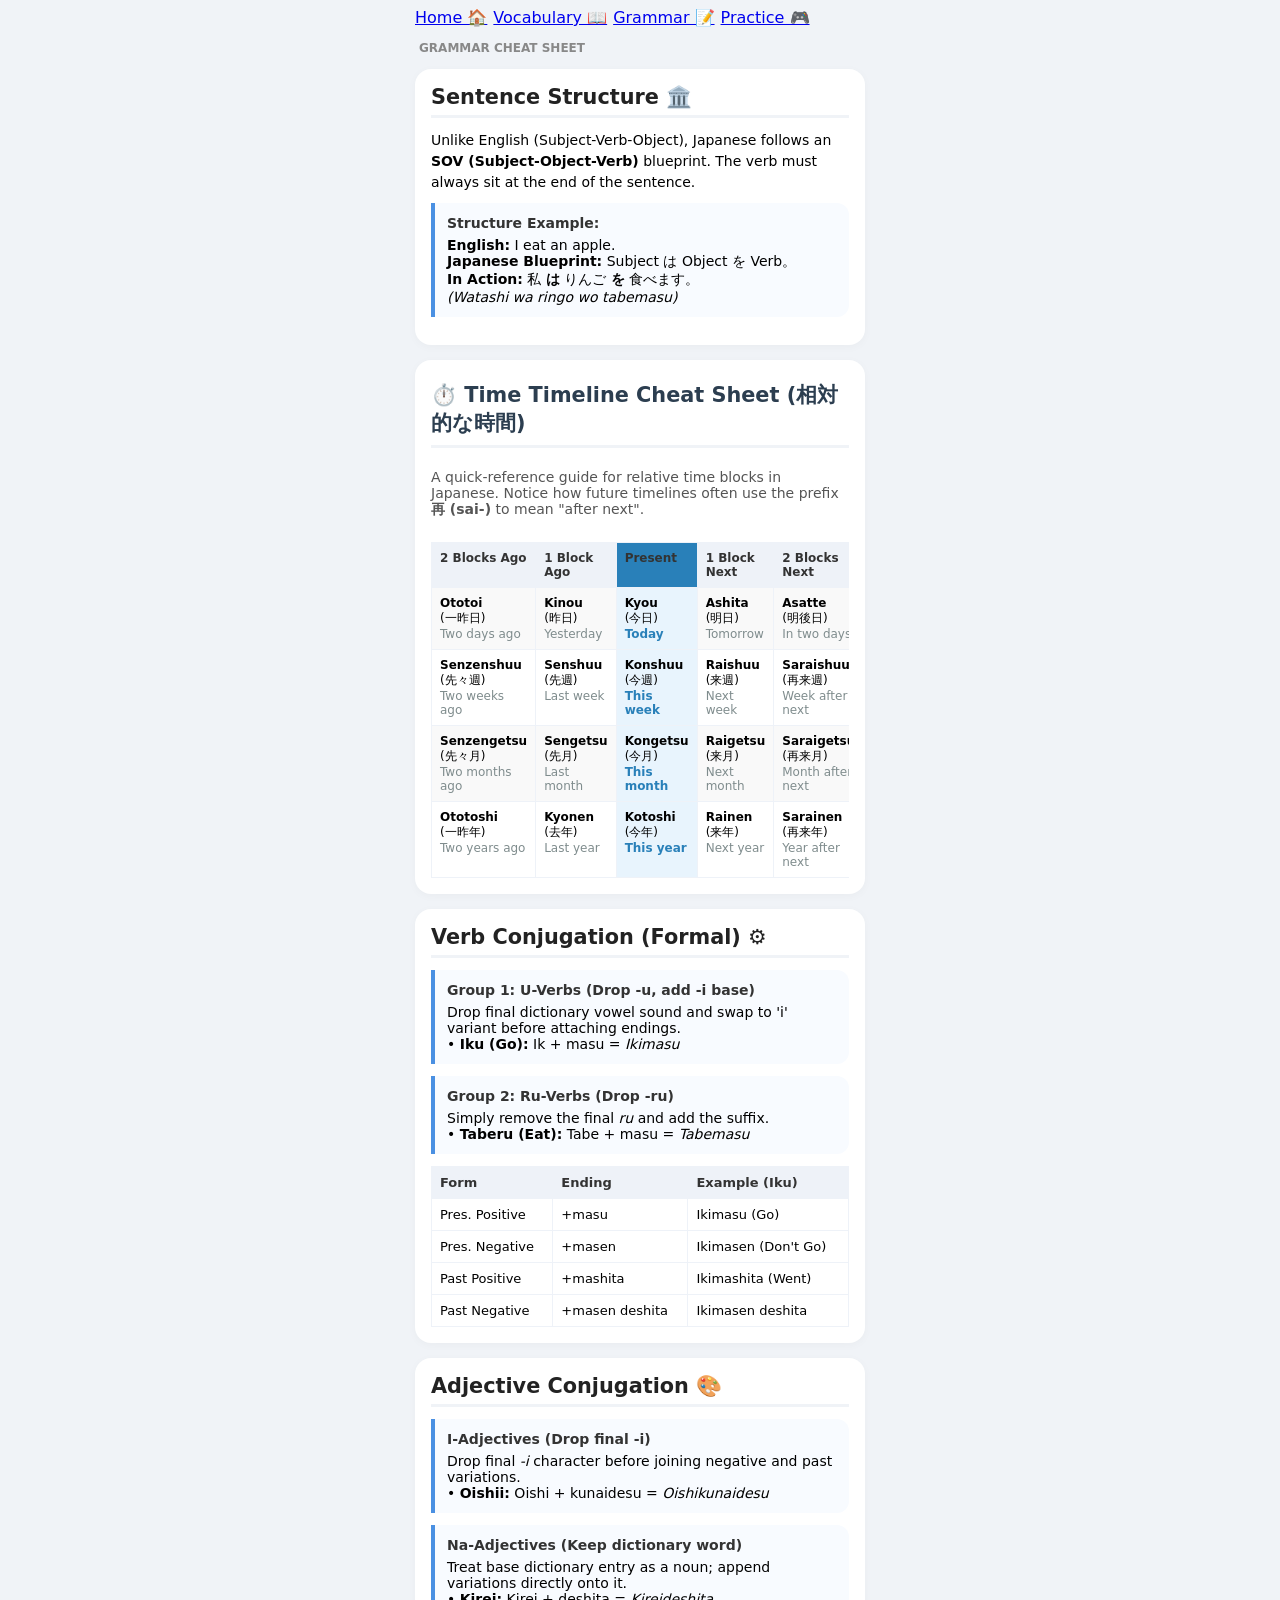
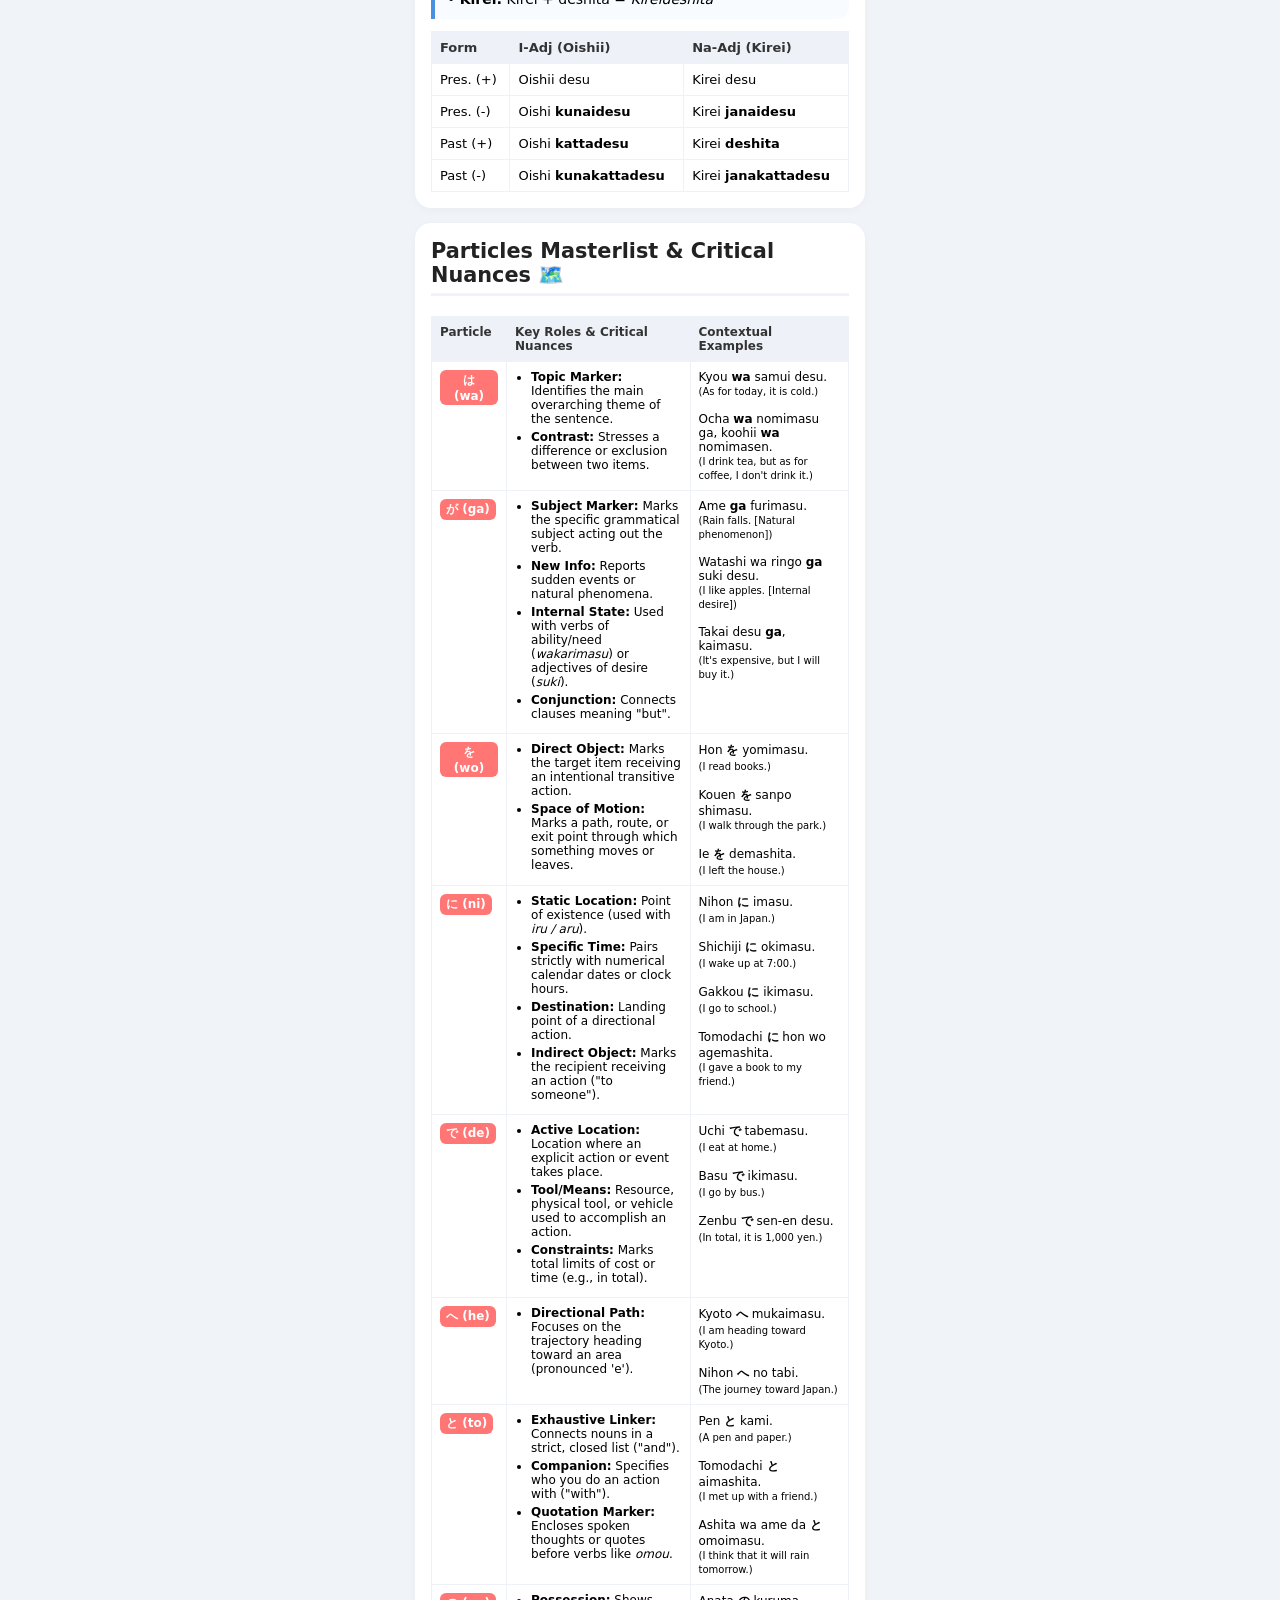
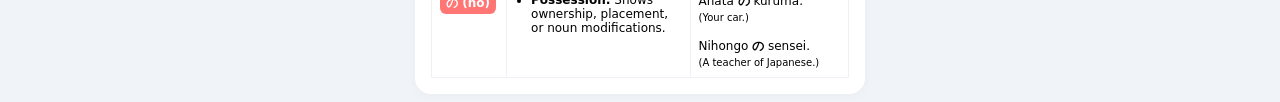
==== grammar.html @ 869ca15f "Create grammar.html New micro app" ====
<!DOCTYPE html>
<html lang="en">
<head>
    <meta charset="UTF-8">
    <meta name="viewport" content="width=device-width, initial-scale=1.0, maximum-scale=1.0, user-scalable=no, viewport-fit=cover">
    <title>Grammar Guide - JP Study Hub</title>
    <link rel="stylesheet" href="style.css">
</head>
<body>

    <div class="app-container">
        <div class="menu-scroll" id="mode-menu">
            <a href="index.html" class="nav-btn">Home 🏠</a>
            <a href="vocabulary.html" class="nav-btn">Vocabulary 📖</a>
            <a href="grammar.html" class="nav-btn active">Grammar 📝</a>
            <a href="practice.html" class="nav-btn">Practice 🎮</a>
        </div>

        <div class="section-label">Grammar Cheat Sheet</div>

        <div class="grammar-container" id="grammar-rules-view" style="display: flex; flex-direction: column;">
            
            <div class="grammar-card">
                <h3 class="grammar-title">Sentence Structure 🏛️</h3>
                <p style="font-size: 14px; line-height: 1.5; margin: 0;">
                    Unlike English (Subject-Verb-Object), Japanese follows an <strong>SOV (Subject-Object-Verb)</strong> blueprint. The verb must always sit at the end of the sentence.
                </p>
                <div class="grammar-block" style="margin-top: 10px;">
                    <h4>Structure Example:</h4>
                    <strong>English:</strong> I eat an apple.<br>
                    <strong>Japanese Blueprint:</strong> Subject は Object を Verb。<br>
                    <strong>In Action:</strong> 私 <strong>は</strong> りんご <strong>を</strong> 食べます。 <br>
                    <em>(Watashi wa ringo wo tabemasu)</em>
                </div>
            </div>
            
            <div class="grammar-card">
                <h3 style="font-size: 1.3rem; color: #2c3e50; border-bottom: 3px solid #f0f3f7; padding-bottom: 8px; margin-top: 5px;">
                    ⏱️ Time Timeline Cheat Sheet (相対的な時間)
                </h3>
                <p style="font-size: 14px; color: #555; margin-bottom: 15px;">
                    A quick-reference guide for relative time blocks in Japanese. Notice how future timelines often use the prefix <strong>再 (sai-)</strong> to mean "after next".
                </p>
                
                <div style="overflow-x: auto;">
                    <table class="grammar-table" style="font-size: 12px;">
                        <thead>
                            <tr style="background-color: #3498db; color: white;">
                                <th style="padding: 8px;">2 Blocks Ago</th>
                                <th style="padding: 8px;">1 Block Ago</th>
                                <th style="padding: 8px; background-color: #2980b9;">Present</th>
                                <th style="padding: 8px;">1 Block Next</th>
                                <th style="padding: 8px;">2 Blocks Next</th>
                            </tr>
                        </thead>
                         <tbody>
                            <tr style="background-color: #f9f9f9;">
                                <td style="padding: 8px;"><strong>Ototoi</strong><br>(一昨日)<br><span style="color: #7f8c8d;">Two days ago</span></td>
                                <td style="padding: 8px;"><strong>Kinou</strong><br>(昨日)<br><span style="color: #7f8c8d;">Yesterday</span></td>
                                <td style="padding: 8px; background-color: #e8f4fd;"><strong>Kyou</strong><br>(今日)<br><span style="color: #2980b9; font-weight: bold;">Today</span></td>
                                <td style="padding: 8px;"><strong>Ashita</strong><br>(明日)<br><span style="color: #7f8c8d;">Tomorrow</span></td>
                                <td style="padding: 8px;"><strong>Asatte</strong><br>(明後日)<br><span style="color: #7f8c8d;">In two days</span></td>
                            </tr>
                            <tr>
                                <td style="padding: 8px;"><strong>Senzenshuu</strong><br>(先々週)<br><span style="color: #7f8c8d;">Two weeks ago</span></td>
                                <td style="padding: 8px;"><strong>Senshuu</strong><br>(先週)<br><span style="color: #7f8c8d;">Last week</span></td>
                                <td style="padding: 8px; background-color: #e8f4fd;"><strong>Konshuu</strong><br>(今週)<br><span style="color: #2980b9; font-weight: bold;">This week</span></td>
                                <td style="padding: 8px;"><strong>Raishuu</strong><br>(来週)<br><span style="color: #7f8c8d;">Next week</span></td>
                                <td style="padding: 8px;"><strong>Saraishuu</strong><br>(再来週)<br><span style="color: #7f8c8d;">Week after next</span></td>
                            </tr>
                            <tr style="background-color: #f9f9f9;">
                                <td style="padding: 8px;"><strong>Senzengetsu</strong><br>(先々月)<br><span style="color: #7f8c8d;">Two months ago</span></td>
                                <td style="padding: 8px;"><strong>Sengetsu</strong><br>(先月)<br><span style="color: #7f8c8d;">Last month</span></td>
                                <td style="padding: 8px; background-color: #e8f4fd;"><strong>Kongetsu</strong><br>(今月)<br><span style="color: #2980b9; font-weight: bold;">This month</span></td>
                                <td style="padding: 8px;"><strong>Raigetsu</strong><br>(来月)<br><span style="color: #7f8c8d;">Next month</span></td>
                                <td style="padding: 8px;"><strong>Saraigetsu</strong><br>(再来月)<br><span style="color: #7f8c8d;">Month after next</span></td>
                            </tr>
                            <tr>
                                <td style="padding: 8px;"><strong>Ototoshi</strong><br>(一昨年)<br><span style="color: #7f8c8d;">Two years ago</span></td>
                                <td style="padding: 8px;"><strong>Kyonen</strong><br>(去年)<br><span style="color: #7f8c8d;">Last year</span></td>
                                <td style="padding: 8px; background-color: #e8f4fd;"><strong>Kotoshi</strong><br>(今年)<br><span style="color: #2980b9; font-weight: bold;">This year</span></td>
                                <td style="padding: 8px;"><strong>Rainen</strong><br>(来年)<br><span style="color: #7f8c8d;">Next year</span></td>
                                <td style="padding: 8px;"><strong>Sarainen</strong><br>(再来年)<br><span style="color: #7f8c8d;">Year after next</span></td>
                            </tr>
                        </tbody>
                    </table>
                </div>
            </div>

            <div class="grammar-card">
                <h3 class="grammar-title">Verb Conjugation (Formal) ⚙️</h3>
                <div class="grammar-block">
                    <h4>Group 1: U-Verbs (Drop -u, add -i base)</h4>
                    Drop final dictionary vowel sound and swap to 'i' variant before attaching endings.<br>
                    • <strong>Iku (Go):</strong> Ik + masu = <em>Ikimasu</em>
                </div>
                <div class="grammar-block">
                    <h4>Group 2: Ru-Verbs (Drop -ru)</h4>
                    Simply remove the final <em>ru</em> and add the suffix.<br>
                    • <strong>Taberu (Eat):</strong> Tabe + masu = <em>Tabemasu</em>
                </div>
                <table class="grammar-table">
                    <thead>
                        <tr><th>Form</th><th>Ending</th><th>Example (Iku)</th></tr>
                    </thead>
                    <tbody>
                        <tr><td>Pres. Positive</td><td>+masu</td><td>Ikimasu (Go)</td></tr>
                        <tr><td>Pres. Negative</td><td>+masen</td><td>Ikimasen (Don't Go)</td></tr>
                        <tr><td>Past Positive</td><td>+mashita</td><td>Ikimashita (Went)</td></tr>
                        <tr><td>Past Negative</td><td>+masen deshita</td><td>Ikimasen deshita</td></tr>
                    </tbody>
                </table>
            </div>

            <div class="grammar-card">
                <h3 class="grammar-title">Adjective Conjugation 🎨</h3>
                <div class="grammar-block">
                    <h4>I-Adjectives (Drop final -i)</h4>
                    Drop final <em>-i</em> character before joining negative and past variations.<br>
                    • <strong>Oishii:</strong> Oishi + kunaidesu = <em>Oishikunaidesu</em>
                </div>
                <div class="grammar-block">
                    <h4>Na-Adjectives (Keep dictionary word)</h4>
                    Treat base dictionary entry as a noun; append variations directly onto it.<br>
                    • <strong>Kirei:</strong> Kirei + deshita = <em>Kireideshita</em>
                </div>
                <table class="grammar-table">
                    <thead>
                        <tr><th>Form</th><th>I-Adj (Oishii)</th><th>Na-Adj (Kirei)</th></tr>
                    </thead>
                    <tbody>
                        <tr><td>Pres. (+)</td><td>Oishii desu</td><td>Kirei desu</td></tr>
                        <tr><td>Pres. (-)</td><td>Oishi <strong>kunaidesu</strong></td><td>Kirei <strong>janaidesu</strong></td></tr>
                        <tr><td>Past (+)</td><td>Oishi <strong>kattadesu</strong></td><td>Kirei <strong>deshita</strong></td></tr>
                        <tr><td>Past (-)</td><td>Oishi <strong>kunakattadesu</strong></td><td>Kirei <strong>janakattadesu</strong></td></tr>
                    </tbody>
                </table>
            </div>

            <div class="grammar-card">
                <h3 class="grammar-title">Particles Masterlist & Critical Nuances 🗺️</h3>
                <div style="overflow-x: auto; margin-top: 5px;">
                    <table class="grammar-table" style="font-size: 12px; width: 100%;">
                        <thead>
                            <tr>
                                <th style="width: 18%;">Particle</th>
                                <th style="width: 44%;">Key Roles & Critical Nuances</th>
                                <th style="width: 38%;">Contextual Examples</th>
                            </tr>
                        </thead>
                        <tbody>
                            <tr>
                                <td><span class="particle-badge">は (wa)</span></td>
                                <td>
                                    <ul>
                                        <li><strong>Topic Marker:</strong> Identifies the main overarching theme of the sentence.</li>
                                        <li><strong>Contrast:</strong> Stresses a difference or exclusion between two items.</li>
                                    </ul>
                                </td>
                                <td>
                                    Kyou <strong>wa</strong> samui desu.<br><small>(As for today, it is cold.)</small><br><br>
                                    Ocha <strong>wa</strong> nomimasu ga, koohii <strong>wa</strong> nomimasen.<br><small>(I drink tea, but as for coffee, I don't drink it.)</small>
                                </td>
                            </tr>
                            <tr>
                                <td><span class="particle-badge">が (ga)</span></td>
                                <td>
                                    <ul>
                                        <li><strong>Subject Marker:</strong> Marks the specific grammatical subject acting out the verb.</li>
                                        <li><strong>New Info:</strong> Reports sudden events or natural phenomena.</li>
                                        <li><strong>Internal State:</strong> Used with verbs of ability/need (<em>wakarimasu</em>) or adjectives of desire (<em>suki</em>).</li>
                                        <li><strong>Conjunction:</strong> Connects clauses meaning "but".</li>
                                    </ul>
                                </td>
                                <td>
                                    Ame <strong>ga</strong> furimasu.<br><small>(Rain falls. [Natural phenomenon])</small><br><br>
                                    Watashi wa ringo <strong>ga</strong> suki desu.<br><small>(I like apples. [Internal desire])</small><br><br>
                                    Takai desu <strong>ga</strong>, kaimasu.<br><small>(It's expensive, but I will buy it.)</small>
                                </td>
                            </tr>
                            <tr>
                                <td><span class="particle-badge">を (wo)</span></td>
                                <td>
                                    <ul>
                                        <li><strong>Direct Object:</strong> Marks the target item receiving an intentional transitive action.</li>
                                        <li><strong>Space of Motion:</strong> Marks a path, route, or exit point through which something moves or leaves.</li>
                                    </ul>
                                </td>
                                <td>
                                    Hon <strong>を</strong> yomimasu.<br><small>(I read books.)</small><br><br>
                                    Kouen <strong>を</strong> sanpo shimasu.<br><small>(I walk through the park.)</small><br><br>
                                    Ie <strong>を</strong> demashita.<br><small>(I left the house.)</small>
                                </td>
                            </tr>
                            <tr>
                                <td><span class="particle-badge">に (ni)</span></td>
                                <td>
                                    <ul>
                                        <li><strong>Static Location:</strong> Point of existence (used with <em>iru / aru</em>).</li>
                                        <li><strong>Specific Time:</strong> Pairs strictly with numerical calendar dates or clock hours.</li>
                                        <li><strong>Destination:</strong> Landing point of a directional action.</li>
                                        <li><strong>Indirect Object:</strong> Marks the recipient receiving an action ("to someone").</li>
                                    </ul>
                                </td>
                                <td>
                                    Nihon <strong>に</strong> imasu.<br><small>(I am in Japan.)</small><br><br>
                                    Shichiji <strong>に</strong> okimasu.<br><small>(I wake up at 7:00.)</small><br><br>
                                    Gakkou <strong>に</strong> ikimasu.<br><small>(I go to school.)</small><br><br>
                                    Tomodachi <strong>に</strong> hon wo agemashita.<br><small>(I gave a book to my friend.)</small>
                                </td>
                            </tr>
                            <tr>
                                <td><span class="particle-badge">で (de)</span></td>
                                <td>
                                    <ul>
                                        <li><strong>Active Location:</strong> Location where an explicit action or event takes place.</li>
                                        <li><strong>Tool/Means:</strong> Resource, physical tool, or vehicle used to accomplish an action.</li>
                                        <li><strong>Constraints:</strong> Marks total limits of cost or time (e.g., in total).</li>
                                    </ul>
                                </td>
                                <td>
                                    Uchi <strong>で</strong> tabemasu.<br><small>(I eat at home.)</small><br><br>
                                    Basu <strong>で</strong> ikimasu.<br><small>(I go by bus.)</small><br><br>
                                    Zenbu <strong>で</strong> sen-en desu.<br><small>(In total, it is 1,000 yen.)</small>
                                </td>
                            </tr>
                            <tr>
                                <td><span class="particle-badge">へ (he)</span></td>
                                <td>
                                    <ul>
                                        <li><strong>Directional Path:</strong> Focuses on the trajectory heading toward an area (pronounced 'e').</li>
                                    </ul>
                                </td>
                                <td>
                                    Kyoto <strong>へ</strong> mukaimasu.<br><small>(I am heading toward Kyoto.)</small><br><br>
                                    Nihon <strong>へ</strong> no tabi.<br><small>(The journey toward Japan.)</small>
                                </td>
                            </tr>
                            <tr>
                                <td><span class="particle-badge">と (to)</span></td>
                                <td>
                                    <ul>
                                        <li><strong>Exhaustive Linker:</strong> Connects nouns in a strict, closed list ("and").</li>
                                        <li><strong>Companion:</strong> Specifies who you do an action with ("with").</li>
                                        <li><strong>Quotation Marker:</strong> Encloses spoken thoughts or quotes before verbs like <em>omou</em>.</li>
                                    </ul>
                                </td>
                                <td>
                                    Pen <strong>と</strong> kami.<br><small>(A pen and paper.)</small><br><br>
                                    Tomodachi <strong>と</strong> aimashita.<br><small>(I met up with a friend.)</small><br><br>
                                    Ashita wa ame da <strong>と</strong> omoimasu.<br><small>(I think that it will rain tomorrow.)</small>
                                </td>
                            </tr>
                            <tr>
                                <td><span class="particle-badge">の (no)</span></td>
                                <td>
                                    <ul>
                                        <li><strong>Possession:</strong> Shows ownership, placement, or noun modifications.</li>
                                    </ul>
                                </td>
                                <td>
                                    Anata <strong>の</strong> kuruma.<br><small>(Your car.)</small><br><br>
                                    Nihongo <strong>の</strong> sensei.<br><small>(A teacher of Japanese.)</small>
                                </td>
                            </tr>
                        </tbody>
                    </table>
                </div>
            </div>

        </div>
    </div>
</body>
</html>
---- style.css ----
:root { 
    --primary: #4a90e2; 
    --bg: #f0f3f7; 
    --card: #ffffff; 
    --text: #1a1a1a;
    --muted: #666;
    --accent: #e67e22;
}

* {
    box-sizing: border-box;
}

body { 
    font-family: -apple-system, system-ui, sans-serif; 
    background: var(--bg); 
    margin: 0; 
    padding: 8px; 
    display: flex; 
    flex-direction: column; 
    align-items: center;
    min-height: 100vh;
    min-height: 100svh; 
    overflow-x: hidden;
}

.app-container {
    width: 100%;
    max-width: 450px;
    display: flex;
    flex-direction: column;
    gap: 2px;
}

.section-label { 
    font-size: 0.75rem; 
    text-transform: uppercase; 
    color: #888; 
    width: 100%; 
    margin: 6px 0 2px 4px; 
    font-weight: bold; 
}

.menu-scroll { 
    display: flex; 
    gap: 6px; 
    overflow-x: auto; 
    width: 100%; 
    padding-bottom: 6px; 
    -webkit-overflow-scrolling: touch; 
    scroll-behavior: smooth;
}
.menu-scroll::-webkit-scrollbar { display: none; }
.menu-scroll button { 
    white-space: nowrap; 
    padding: 8px 14px; 
    border-radius: 20px; 
    border: 2px solid var(--primary); 
    background: white; 
    font-weight: bold; 
    font-size: 12px; 
    flex-shrink: 0; 
    cursor: pointer; 
}
.menu-scroll button.active { background: var(--primary); color: white; }

/* Selector Dropdowns */
.select-input {
    width: 100%;
    padding: 12px;
    font-size: 0.95rem;
    font-weight: bold;
    color: #333;
    background: white;
    border: 2px solid #ddd;
    border-radius: 12px;
    outline: none;
    cursor: pointer;
    margin-bottom: 4px;
    -webkit-appearance: none;
    appearance: none;
    background-image: url("data:image/svg+xml;charset=UTF-8,%3Csvg xmlns='http://www.w3.org/2000/svg' width='24' height='24' viewBox='0 0 24 24' fill='none' stroke='%234a90e2' stroke-width='2' stroke-linecap='round' stroke-linejoin='round'%3E%3Cpolyline points='6 9 12 15 18 9'%3E%3C/polyline%3E%3C/svg%3E");
    background-repeat: no-repeat;
    background-position: right 12px center;
    background-size: 16px;
}
.select-input:focus {
    border-color: var(--primary);
}

.card { 
    background: var(--card); 
    width: 100%; 
    border-radius: 20px; 
    box-shadow: 0 4px 15px rgba(0,0,0,0.05); 
    padding: 15px; 
    margin-top: 4px; 
    display: flex;
    flex-direction: column;
}

.display-box { 
    background: #f8fbff; 
    padding: 18px 10px; 
    border-radius: 16px; 
    margin-bottom: 10px; 
    text-align: center; 
    border: 1px solid #eef2f8; 
}
.main-word { font-size: 2.2rem; margin: 0; color: var(--text); }
.w-sub-style { color: #888; margin: 6px 0 0 0; font-size: 14px; }
.task-hint { background: #fff8eb; padding: 10px; border-radius: 12px; font-weight: bold; border-left: 5px solid #ffa500; margin-bottom: 12px; font-size: 13px; }

input { 
    width: 100%; 
    padding: 14px; 
    font-size: 1rem; 
    border: 2px solid #ddd; 
    border-radius: 12px; 
    outline: none; 
    -webkit-appearance: none; 
}
input:focus { border-color: var(--primary); }

.btn-row { margin-top: 10px; display: flex; gap: 8px; }
.btn { flex: 1; padding: 14px; border: none; border-radius: 12px; font-weight: bold; font-size: 15px; color: white; cursor: pointer; }
#submit-btn { background: var(--primary); }
#reveal-btn { background: var(--accent); }
#next-btn { background: #2ecc71; display: none; }
.feedback { margin: 10px 0; text-align: center; font-weight: bold; min-height: 1.2em; font-size: 14px; }

/* Vocab List & Grammar Layout */
.list-container, .grammar-container { display: none; margin-top: 10px; flex-direction: column; gap: 15px; width: 100%; }

.list-index-nav {
    display: flex;
    gap: 6px;
    overflow-x: auto;
    background: #eef2f8;
    padding: 8px;
    border-radius: 14px;
    position: sticky;
    top: 0;
    z-index: 10;
    box-shadow: 0 4px 10px rgba(0,0,0,0.05);
    margin-bottom: 5px;
}
.list-index-nav::-webkit-scrollbar { display: none; }
.list-index-chip {
    background: white;
    color: #333;
    border: 1px solid #ccc;
    border-radius: 12px;
    padding: 6px 12px;
    font-size: 12px;
    font-weight: bold;
    white-space: nowrap;
    cursor: pointer;
}
.list-index-chip:hover {
    background: var(--primary);
    color: white;
    border-color: var(--primary);
}

.list-search-wrapper {
    width: 100%;
    margin-bottom: 5px;
}
.list-search-wrapper input {
    width: 100%;
    padding: 12px 14px;
    font-size: 0.95rem;
    border: 2px solid #ddd;
    border-radius: 14px;
    background: #fff;
    outline: none;
}
.list-search-wrapper input:focus {
    border-color: var(--primary);
}

.list-category-section, .grammar-card { 
    scroll-margin-top: 50px; 
    background: white; 
    border-radius: 16px; 
    padding: 16px; 
    box-shadow: 0 2px 10px rgba(0,0,0,0.03); 
}
.list-header, .grammar-title { font-size: 1.3rem; color: #222; margin: 0 0 12px 0; border-bottom: 3px solid #f0f3f7; padding-bottom: 6px; }

.vocab-row { display: flex; justify-content: space-between; align-items: center; padding: 10px 0; border-bottom: 1px dashed #eee; font-size: 1.1rem; }
.vocab-row:last-of-type { border-bottom: none; }
.jp-col { font-weight: bold; color: #111; }
.en-col { color: #556; text-align: right; }
.add-btn-git { display: block; width: 100%; text-align: center; background: #24292e; color: white; border: none; padding: 12px; border-radius: 10px; font-size: 14px; font-weight: bold; text-decoration: none; margin-top: 14px; cursor: pointer; }
.add-btn-git:hover { background: #444; }

/* Grammar Specific Styles */
.grammar-block { background: #f8fbff; border-left: 4px solid var(--primary); padding: 12px; border-radius: 0 12px 12px 0; margin-bottom: 12px; font-size: 14px; }
.grammar-block h4 { margin: 0 0 6px 0; color: #333; }
.grammar-table { width: 100%; border-collapse: collapse; margin-top: 8px; font-size: 13px; }
.grammar-table th, .grammar-table td { border: 1px solid #eef2f8; padding: 8px; text-align: left; vertical-align: top; }
.grammar-table th { background: #eef2f8; color: #333; }
.particle-badge { background: #ff7675; color: white; padding: 2px 6px; border-radius: 6px; font-weight: bold; display: inline-block; min-width: 45px; text-align: center; }
.grammar-table ul { margin: 0; padding-left: 16px; }
.grammar-table li { margin-bottom: 4px; }
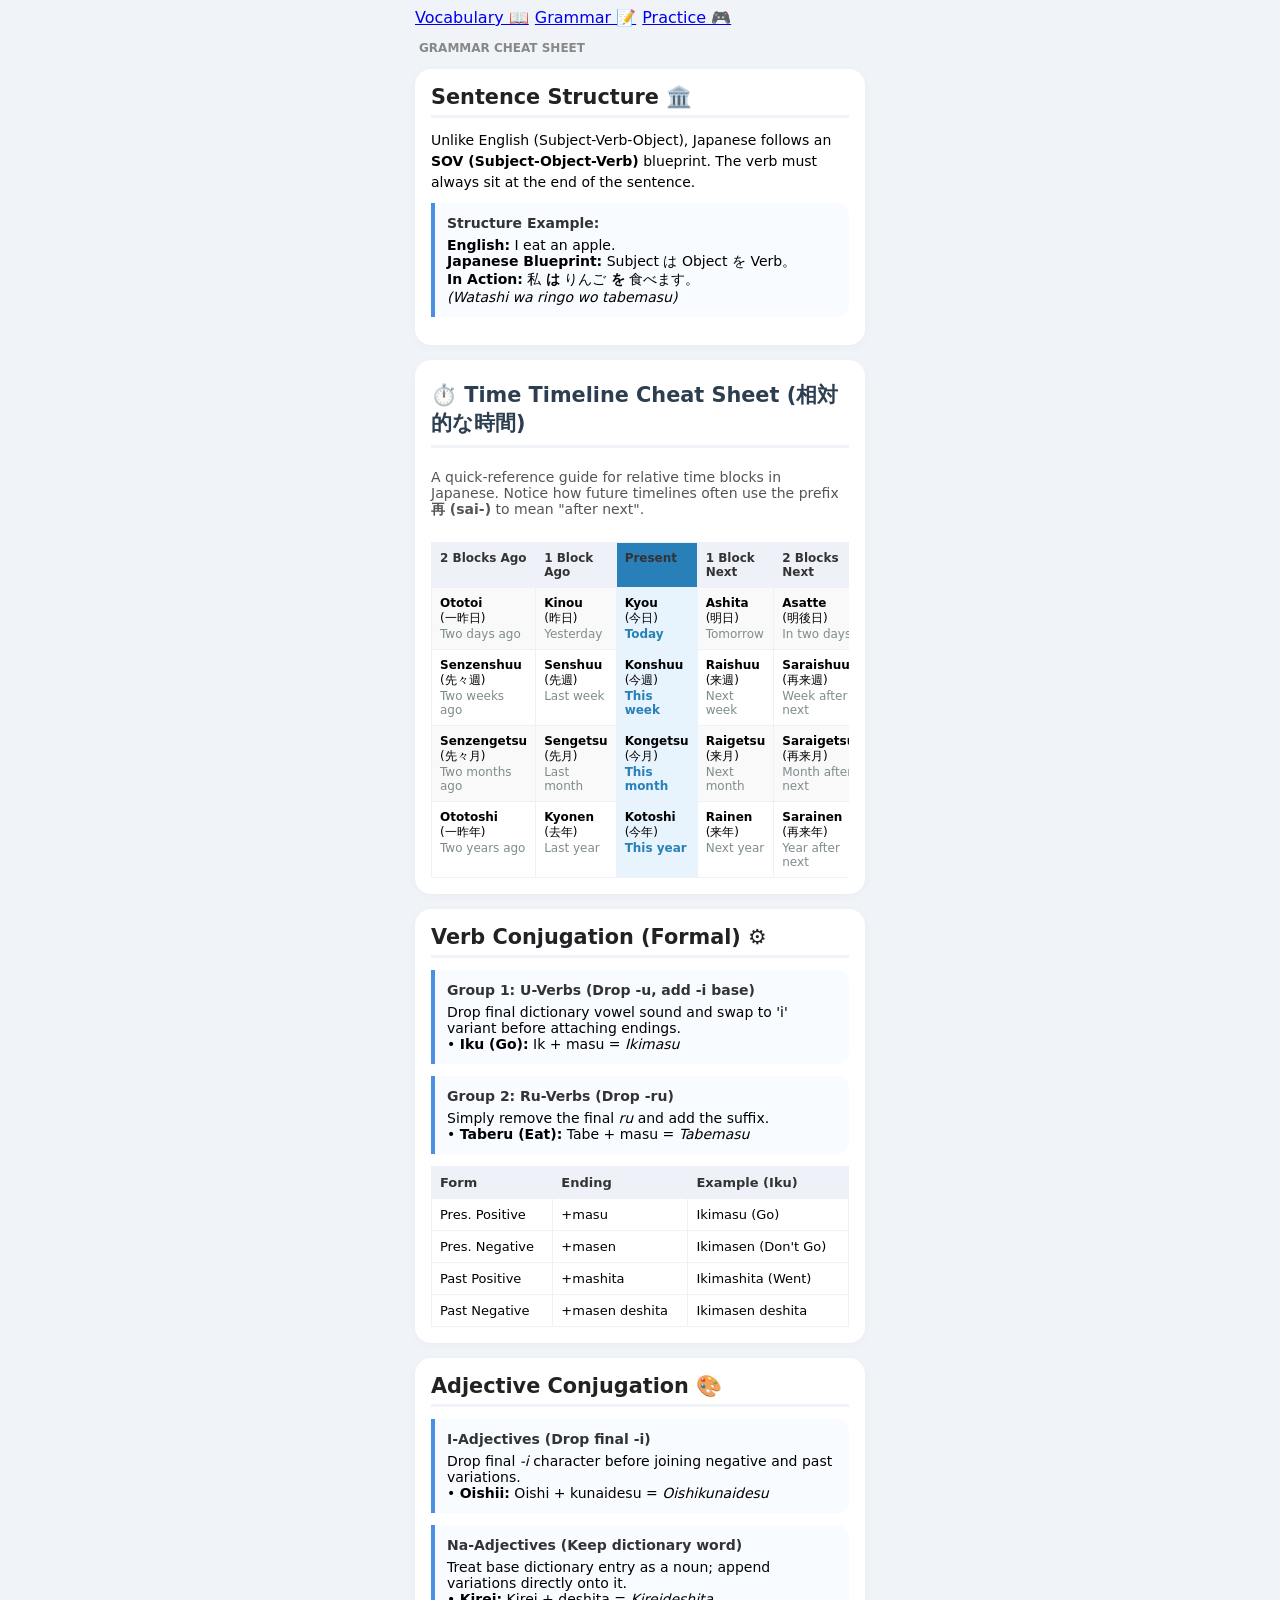
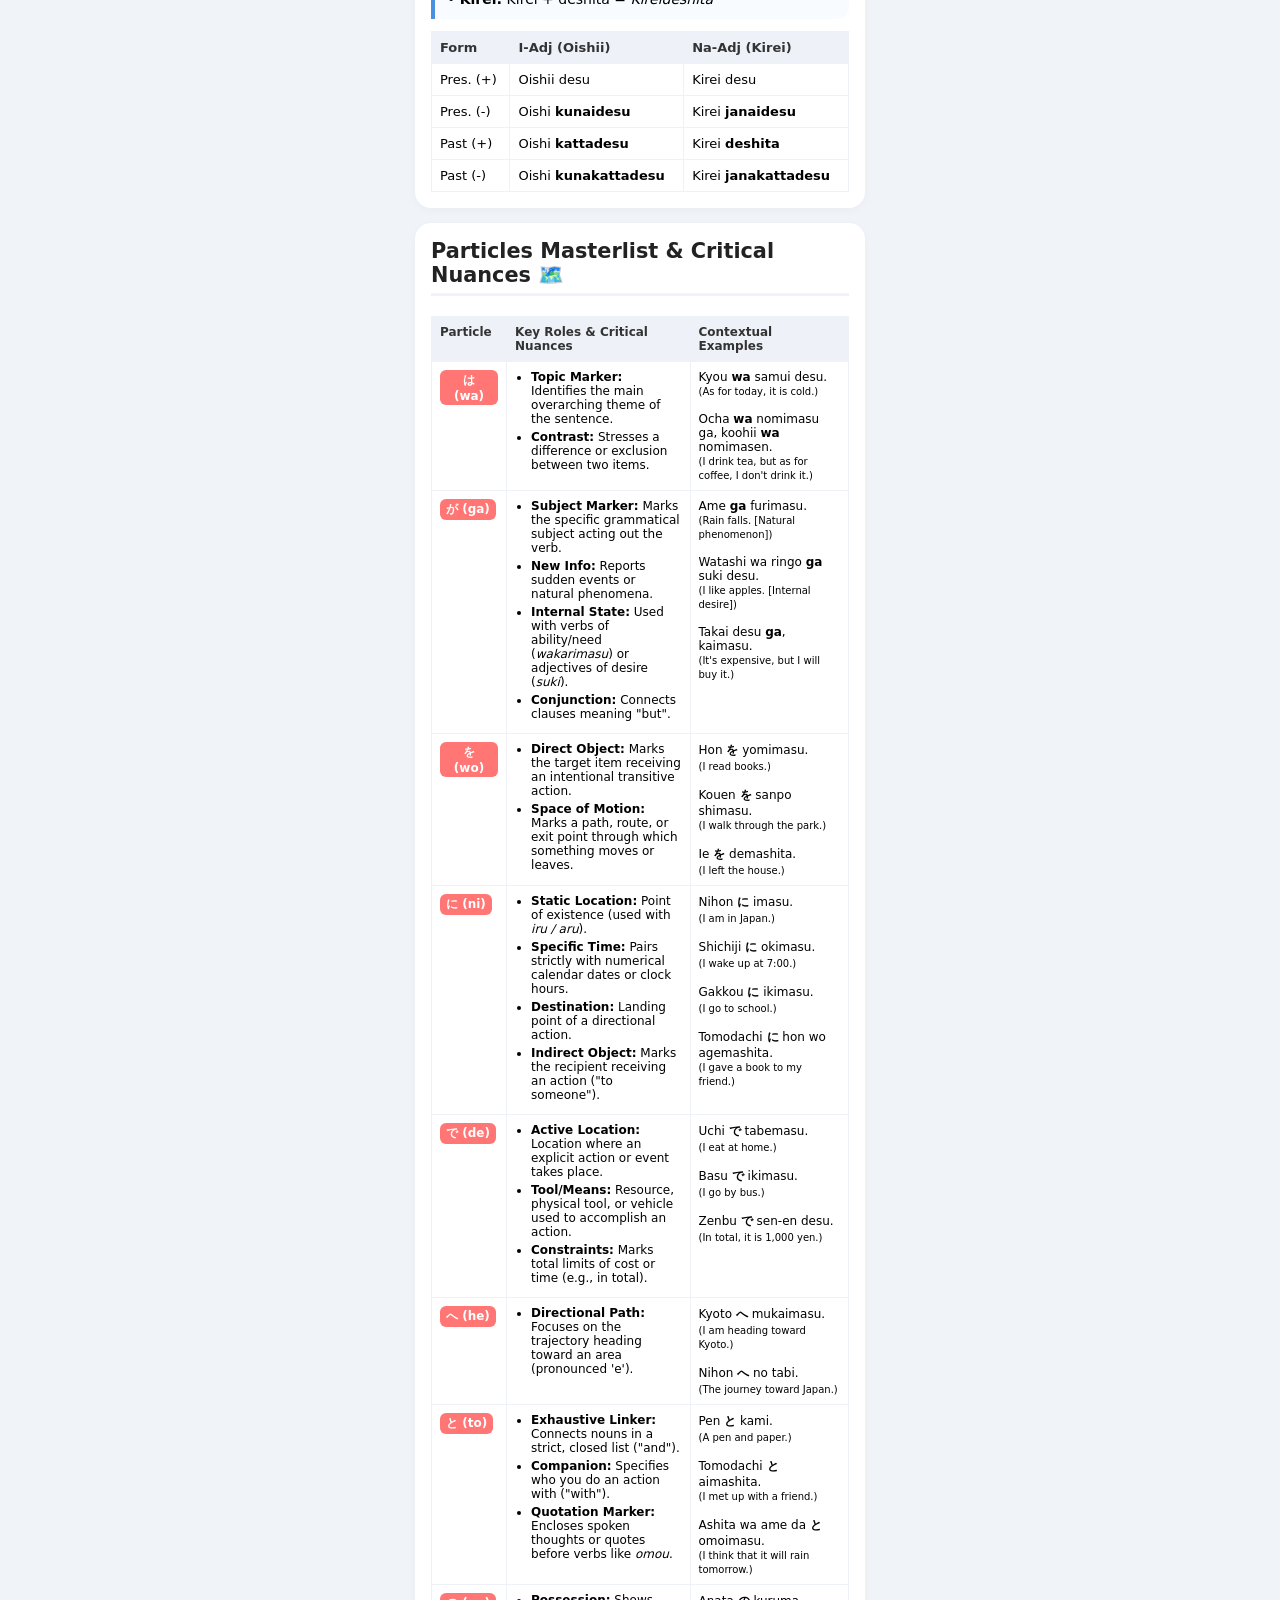
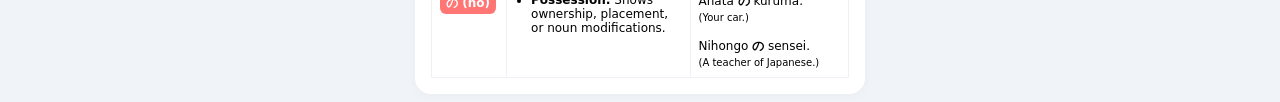
==== commit 689b927c: "Update grammar.html" ====
--- a/grammar.html
+++ b/grammar.html
@@ -10,7 +10,6 @@
 
     <div class="app-container">
         <div class="menu-scroll" id="mode-menu">
-            <a href="index.html" class="nav-btn">Home 🏠</a>
             <a href="vocabulary.html" class="nav-btn">Vocabulary 📖</a>
             <a href="grammar.html" class="nav-btn active">Grammar 📝</a>
             <a href="practice.html" class="nav-btn">Practice 🎮</a>
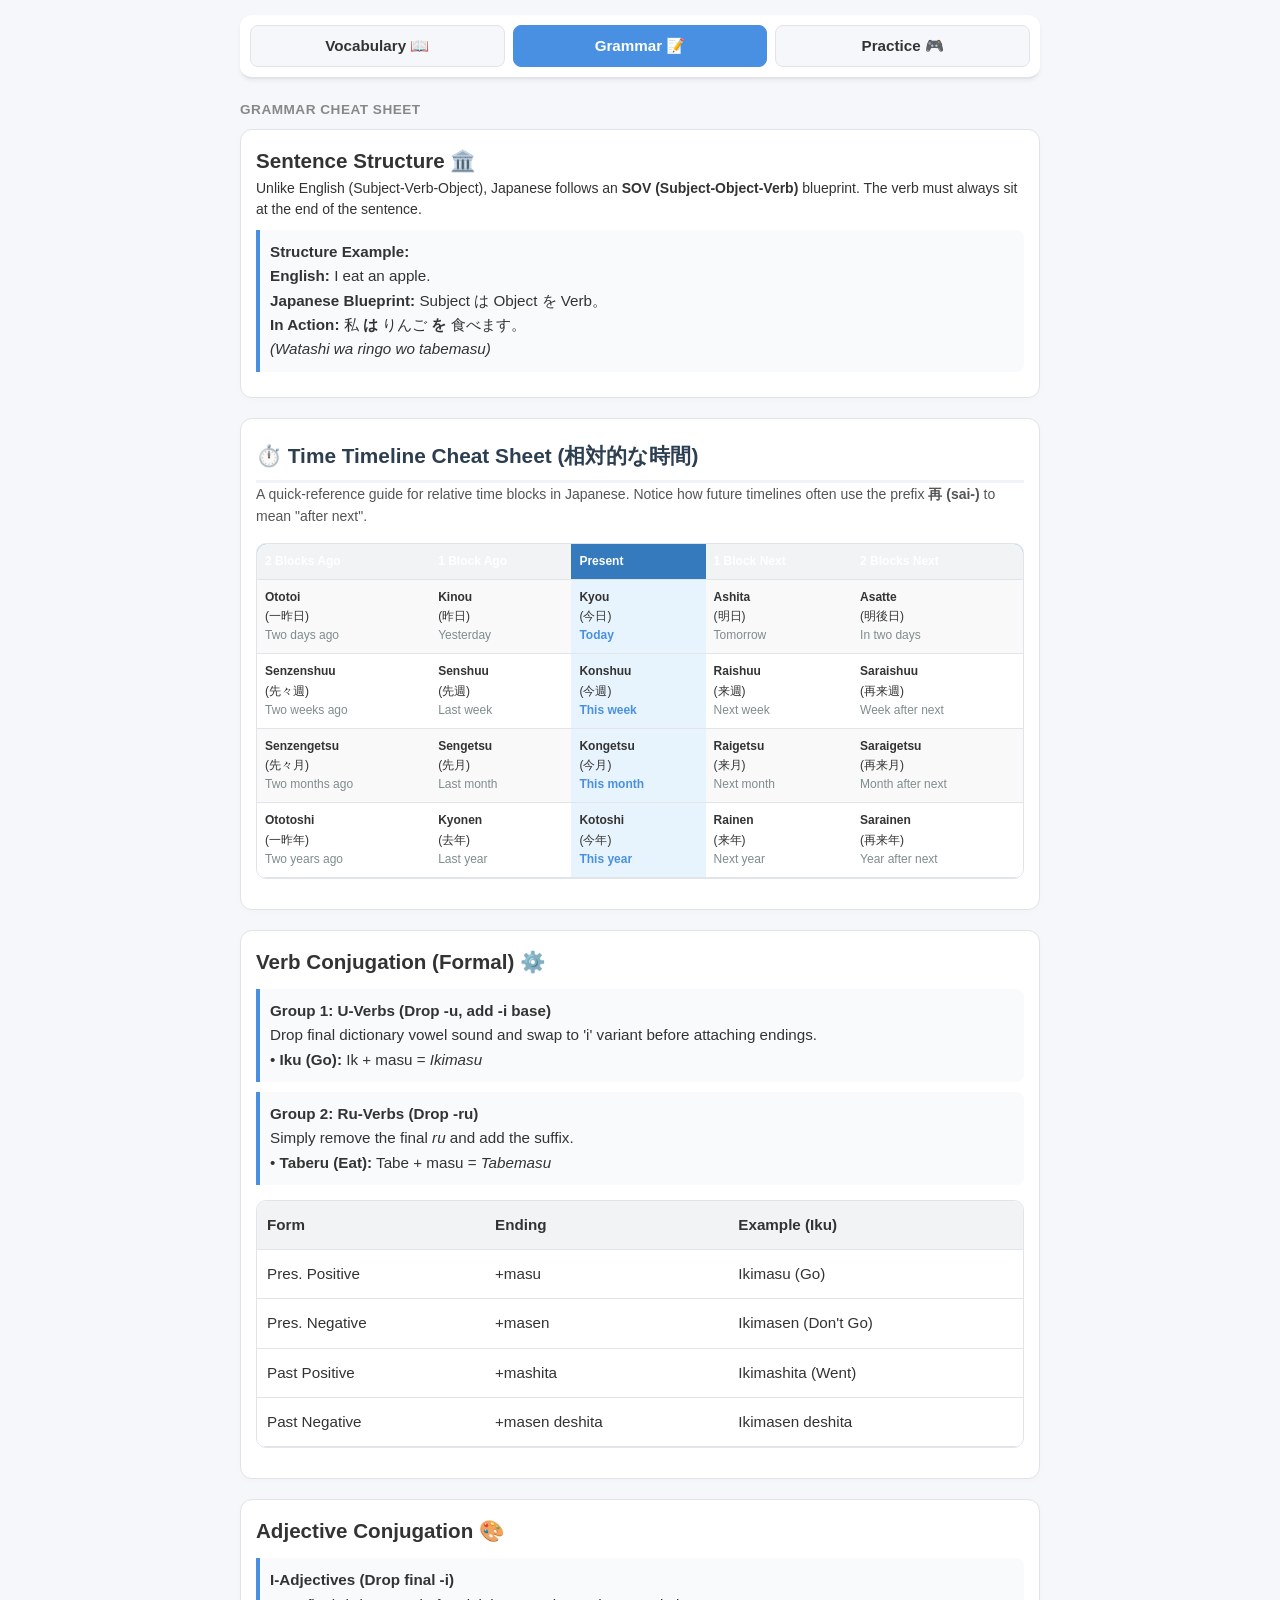
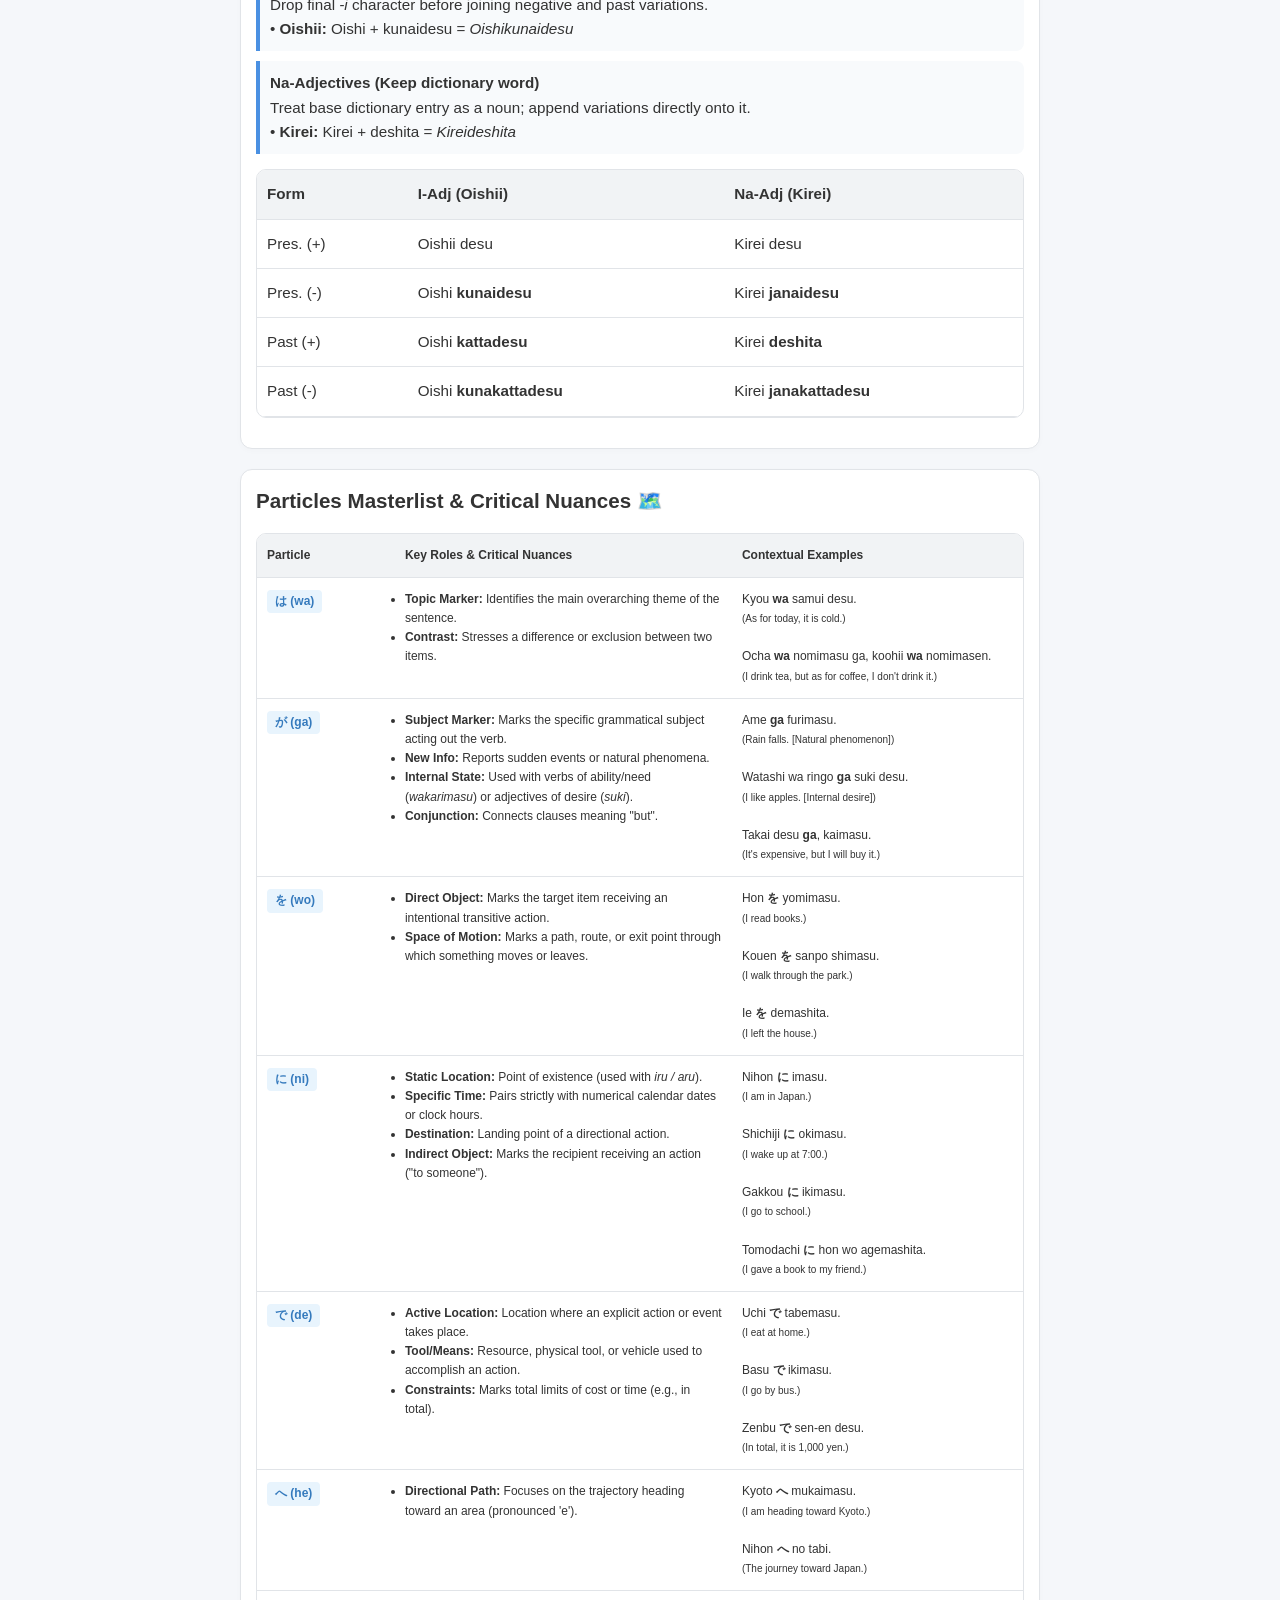
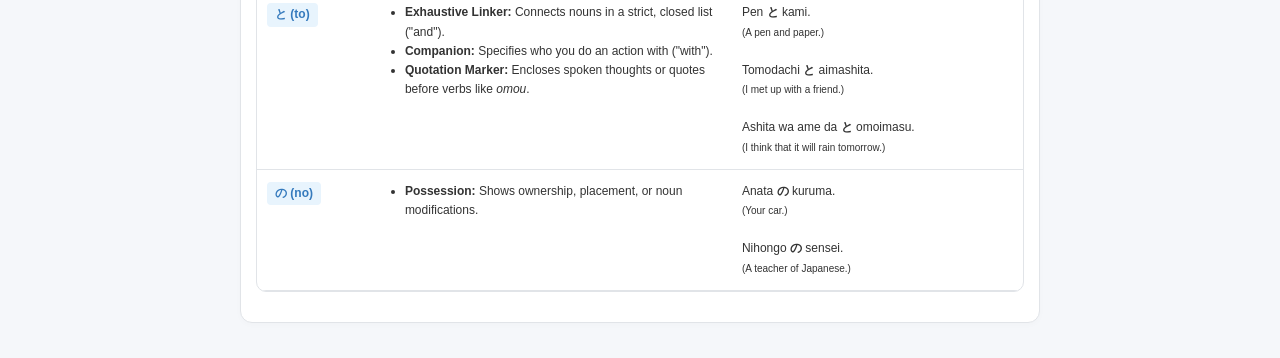
==== commit a67a58aa: "Update grammar.html" ====
--- a/grammar.html
+++ b/grammar.html
@@ -9,11 +9,13 @@
 <body>
 
     <div class="app-container">
-        <div class="menu-scroll" id="mode-menu">
-            <a href="vocabulary.html" class="nav-btn">Vocabulary 📖</a>
-            <a href="grammar.html" class="nav-btn active">Grammar 📝</a>
-            <a href="practice.html" class="nav-btn">Practice 🎮</a>
-        </div>
+        <nav class="nav-header">
+            <div class="nav-container">
+                <a href="vocabulary.html">Vocabulary 📖</a>
+                <a href="grammar.html" class="active-tab">Grammar 📝</a>
+                <a href="practice.html">Practice 🎮</a>
+            </div>
+        </nav>
 
         <div class="section-label">Grammar Cheat Sheet</div>
 
@@ -41,13 +43,13 @@
                     A quick-reference guide for relative time blocks in Japanese. Notice how future timelines often use the prefix <strong>再 (sai-)</strong> to mean "after next".
                 </p>
                 
-                <div style="overflow-x: auto;">
+                <div class="table-wrapper">
                     <table class="grammar-table" style="font-size: 12px;">
                         <thead>
-                            <tr style="background-color: #3498db; color: white;">
+                            <tr style="background-color: var(--primary-color); color: white;">
                                 <th style="padding: 8px;">2 Blocks Ago</th>
                                 <th style="padding: 8px;">1 Block Ago</th>
-                                <th style="padding: 8px; background-color: #2980b9;">Present</th>
+                                <th style="padding: 8px; background-color: var(--primary-dark)">Present</th>
                                 <th style="padding: 8px;">1 Block Next</th>
                                 <th style="padding: 8px;">2 Blocks Next</th>
                             </tr>
@@ -56,28 +58,28 @@
                             <tr style="background-color: #f9f9f9;">
                                 <td style="padding: 8px;"><strong>Ototoi</strong><br>(一昨日)<br><span style="color: #7f8c8d;">Two days ago</span></td>
                                 <td style="padding: 8px;"><strong>Kinou</strong><br>(昨日)<br><span style="color: #7f8c8d;">Yesterday</span></td>
-                                <td style="padding: 8px; background-color: #e8f4fd;"><strong>Kyou</strong><br>(今日)<br><span style="color: #2980b9; font-weight: bold;">Today</span></td>
+                                <td style="padding: 8px; background-color: #e8f4fd;"><strong>Kyou</strong><br>(今日)<br><span style="color: var(--primary-color); font-weight: bold;">Today</span></td>
                                 <td style="padding: 8px;"><strong>Ashita</strong><br>(明日)<br><span style="color: #7f8c8d;">Tomorrow</span></td>
                                 <td style="padding: 8px;"><strong>Asatte</strong><br>(明後日)<br><span style="color: #7f8c8d;">In two days</span></td>
                             </tr>
                             <tr>
                                 <td style="padding: 8px;"><strong>Senzenshuu</strong><br>(先々週)<br><span style="color: #7f8c8d;">Two weeks ago</span></td>
                                 <td style="padding: 8px;"><strong>Senshuu</strong><br>(先週)<br><span style="color: #7f8c8d;">Last week</span></td>
-                                <td style="padding: 8px; background-color: #e8f4fd;"><strong>Konshuu</strong><br>(今週)<br><span style="color: #2980b9; font-weight: bold;">This week</span></td>
+                                <td style="padding: 8px; background-color: #e8f4fd;"><strong>Konshuu</strong><br>(今週)<br><span style="color: var(--primary-color); font-weight: bold;">This week</span></td>
                                 <td style="padding: 8px;"><strong>Raishuu</strong><br>(来週)<br><span style="color: #7f8c8d;">Next week</span></td>
                                 <td style="padding: 8px;"><strong>Saraishuu</strong><br>(再来週)<br><span style="color: #7f8c8d;">Week after next</span></td>
                             </tr>
                             <tr style="background-color: #f9f9f9;">
                                 <td style="padding: 8px;"><strong>Senzengetsu</strong><br>(先々月)<br><span style="color: #7f8c8d;">Two months ago</span></td>
                                 <td style="padding: 8px;"><strong>Sengetsu</strong><br>(先月)<br><span style="color: #7f8c8d;">Last month</span></td>
-                                <td style="padding: 8px; background-color: #e8f4fd;"><strong>Kongetsu</strong><br>(今月)<br><span style="color: #2980b9; font-weight: bold;">This month</span></td>
+                                <td style="padding: 8px; background-color: #e8f4fd;"><strong>Kongetsu</strong><br>(今月)<br><span style="color: var(--primary-color); font-weight: bold;">This month</span></td>
                                 <td style="padding: 8px;"><strong>Raigetsu</strong><br>(来月)<br><span style="color: #7f8c8d;">Next month</span></td>
                                 <td style="padding: 8px;"><strong>Saraigetsu</strong><br>(再来月)<br><span style="color: #7f8c8d;">Month after next</span></td>
                             </tr>
                             <tr>
                                 <td style="padding: 8px;"><strong>Ototoshi</strong><br>(一昨年)<br><span style="color: #7f8c8d;">Two years ago</span></td>
                                 <td style="padding: 8px;"><strong>Kyonen</strong><br>(去年)<br><span style="color: #7f8c8d;">Last year</span></td>
-                                <td style="padding: 8px; background-color: #e8f4fd;"><strong>Kotoshi</strong><br>(今年)<br><span style="color: #2980b9; font-weight: bold;">This year</span></td>
+                                <td style="padding: 8px; background-color: #e8f4fd;"><strong>Kotoshi</strong><br>(今年)<br><span style="color: var(--primary-color); font-weight: bold;">This year</span></td>
                                 <td style="padding: 8px;"><strong>Rainen</strong><br>(来年)<br><span style="color: #7f8c8d;">Next year</span></td>
                                 <td style="padding: 8px;"><strong>Sarainen</strong><br>(再来年)<br><span style="color: #7f8c8d;">Year after next</span></td>
                             </tr>
@@ -98,17 +100,19 @@
                     Simply remove the final <em>ru</em> and add the suffix.<br>
                     • <strong>Taberu (Eat):</strong> Tabe + masu = <em>Tabemasu</em>
                 </div>
-                <table class="grammar-table">
-                    <thead>
-                        <tr><th>Form</th><th>Ending</th><th>Example (Iku)</th></tr>
-                    </thead>
-                    <tbody>
-                        <tr><td>Pres. Positive</td><td>+masu</td><td>Ikimasu (Go)</td></tr>
-                        <tr><td>Pres. Negative</td><td>+masen</td><td>Ikimasen (Don't Go)</td></tr>
-                        <tr><td>Past Positive</td><td>+mashita</td><td>Ikimashita (Went)</td></tr>
-                        <tr><td>Past Negative</td><td>+masen deshita</td><td>Ikimasen deshita</td></tr>
-                    </tbody>
-                </table>
+                <div class="table-wrapper">
+                    <table class="grammar-table">
+                        <thead>
+                            <tr><th>Form</th><th>Ending</th><th>Example (Iku)</th></tr>
+                        </thead>
+                        <tbody>
+                            <tr><td>Pres. Positive</td><td>+masu</td><td>Ikimasu (Go)</td></tr>
+                            <tr><td>Pres. Negative</td><td>+masen</td><td>Ikimasen (Don't Go)</td></tr>
+                            <tr><td>Past Positive</td><td>+mashita</td><td>Ikimashita (Went)</td></tr>
+                            <tr><td>Past Negative</td><td>+masen deshita</td><td>Ikimasen deshita</td></tr>
+                        </tbody>
+                    </table>
+                </div>
             </div>
 
             <div class="grammar-card">
@@ -123,22 +127,24 @@
                     Treat base dictionary entry as a noun; append variations directly onto it.<br>
                     • <strong>Kirei:</strong> Kirei + deshita = <em>Kireideshita</em>
                 </div>
-                <table class="grammar-table">
-                    <thead>
-                        <tr><th>Form</th><th>I-Adj (Oishii)</th><th>Na-Adj (Kirei)</th></tr>
-                    </thead>
-                    <tbody>
-                        <tr><td>Pres. (+)</td><td>Oishii desu</td><td>Kirei desu</td></tr>
-                        <tr><td>Pres. (-)</td><td>Oishi <strong>kunaidesu</strong></td><td>Kirei <strong>janaidesu</strong></td></tr>
-                        <tr><td>Past (+)</td><td>Oishi <strong>kattadesu</strong></td><td>Kirei <strong>deshita</strong></td></tr>
-                        <tr><td>Past (-)</td><td>Oishi <strong>kunakattadesu</strong></td><td>Kirei <strong>janakattadesu</strong></td></tr>
-                    </tbody>
-                </table>
+                <div class="table-wrapper">
+                    <table class="grammar-table">
+                        <thead>
+                            <tr><th>Form</th><th>I-Adj (Oishii)</th><th>Na-Adj (Kirei)</th></tr>
+                        </thead>
+                        <tbody>
+                            <tr><td>Pres. (+)</td><td>Oishii desu</td><td>Kirei desu</td></tr>
+                            <tr><td>Pres. (-)</td><td>Oishi <strong>kunaidesu</strong></td><td>Kirei <strong>janaidesu</strong></td></tr>
+                            <tr><td>Past (+)</td><td>Oishi <strong>kattadesu</strong></td><td>Kirei <strong>deshita</strong></td></tr>
+                            <tr><td>Past (-)</td><td>Oishi <strong>kunakattadesu</strong></td><td>Kirei <strong>janakattadesu</strong></td></tr>
+                        </tbody>
+                    </table>
+                </div>
             </div>
 
             <div class="grammar-card">
                 <h3 class="grammar-title">Particles Masterlist & Critical Nuances 🗺️</h3>
-                <div style="overflow-x: auto; margin-top: 5px;">
+                <div class="table-wrapper">
                     <table class="grammar-table" style="font-size: 12px; width: 100%;">
                         <thead>
                             <tr>
--- a/style.css
+++ b/style.css
@@ -1,207 +1,374 @@
-:root { 
-    --primary: #4a90e2; 
-    --bg: #f0f3f7; 
-    --card: #ffffff; 
-    --text: #1a1a1a;
-    --muted: #666;
-    --accent: #e67e22;
+/* style.css - Global Stylesheet for JP Study Hub */
+
+:root {
+    --primary-color: #4a90e2;
+    --primary-dark: #357abd;
+    --bg-color: #f5f7fa;
+    --card-bg: #ffffff;
+    --text-color: #333333;
+    --border-color: #e1e4e8;
+    --accent-color: #e28743;
 }
 
 * {
     box-sizing: border-box;
-}
-
-body { 
-    font-family: -apple-system, system-ui, sans-serif; 
-    background: var(--bg); 
-    margin: 0; 
-    padding: 8px; 
-    display: flex; 
-    flex-direction: column; 
+    margin: 0;
+    padding: 0;
+}
+
+body {
+    font-family: -apple-system, BlinkMacSystemFont, "Segoe UI", Roboto, Helvetica, Arial, sans-serif;
+    background-color: var(--bg-color);
+    color: var(--text-color);
+    line-height: 1.6;
+    padding: 15px;
+    font-size: 1.1rem; /* Comfortable size for reading Japanese characters */
+}
+
+/* Unified Navigation Top Bar */
+.nav-header {
+    background-color: var(--card-bg);
+    border-bottom: 2px solid var(--border-color);
+    padding: 10px;
+    margin-bottom: 20px;
+    border-radius: 12px;
+    box-shadow: 0 2px 4px rgba(0,0,0,0.05);
+}
+
+.nav-container {
+    display: flex;
+    justify-content: space-around;
     align-items: center;
-    min-height: 100vh;
-    min-height: 100svh; 
-    overflow-x: hidden;
-}
-
-.app-container {
-    width: 100%;
-    max-width: 450px;
+    max-width: 800px;
+    margin: 0 auto;
+    gap: 8px;
+}
+
+/* Nav Links Formatted to Look & Act Like App Buttons */
+.nav-container a {
+    display: inline-block;
+    padding: 8px 16px;
+    background-color: var(--bg-color);
+    color: var(--text-color) !important;
+    text-decoration: none !important;
+    border-radius: 8px;
+    font-weight: bold;
+    font-size: 0.95rem;
+    border: 1px solid var(--border-color);
+    transition: all 0.2s ease;
+    text-align: center;
+    flex: 1;
+}
+
+/* Highlight style for the active page tab */
+.nav-container a.active-tab, 
+.nav-container a:hover {
+    background-color: var(--primary-color);
+    color: #ffffff !important;
+    border-color: var(--primary-color);
+}
+
+/* Main Container */
+.container, .app-container {
+    max-width: 800px;
+    margin: 0 auto;
+}
+
+.card {
+    background: var(--card-bg);
+    padding: 20px;
+    border-radius: 16px;
+    box-shadow: 0 4px 12px rgba(0,0,0,0.05);
+    margin-bottom: 20px;
+}
+
+/* Forms & Inputs */
+.select-input {
+    width: 100%;
+    padding: 12px;
+    margin-bottom: 15px;
+    border: 1px solid var(--border-color);
+    border-radius: 8px;
+    background-color: var(--card-bg);
+    font-size: 1rem;
+    color: var(--text-color);
+}
+
+#user-input {
+    width: 100%;
+    padding: 14px;
+    font-size: 1.1rem;
+    border: 2px solid var(--border-color);
+    border-radius: 10px;
+    margin-bottom: 15px;
+    outline: none;
+    transition: border-color 0.2s;
+}
+
+#user-input:focus {
+    border-color: var(--primary-color);
+}
+
+/* Buttons */
+.btn {
+    display: block;
+    width: 100%;
+    padding: 12px 20px;
+    background-color: var(--primary-color);
+    color: white;
+    border: none;
+    border-radius: 10px;
+    font-size: 1rem;
+    font-weight: bold;
+    cursor: pointer;
+    text-decoration: none;
+    text-align: center;
+    transition: background 0.2s, transform 0.1s;
+}
+
+.btn:hover {
+    background-color: var(--primary-dark);
+}
+
+.btn:active {
+    transform: scale(0.98);
+}
+
+.btn-row {
     display: flex;
-    flex-direction: column;
-    gap: 2px;
-}
-
-.section-label { 
-    font-size: 0.75rem; 
-    text-transform: uppercase; 
-    color: #888; 
-    width: 100%; 
-    margin: 6px 0 2px 4px; 
-    font-weight: bold; 
-}
-
-.menu-scroll { 
-    display: flex; 
-    gap: 6px; 
-    overflow-x: auto; 
-    width: 100%; 
-    padding-bottom: 6px; 
-    -webkit-overflow-scrolling: touch; 
-    scroll-behavior: smooth;
-}
-.menu-scroll::-webkit-scrollbar { display: none; }
-.menu-scroll button { 
-    white-space: nowrap; 
-    padding: 8px 14px; 
-    border-radius: 20px; 
-    border: 2px solid var(--primary); 
-    background: white; 
-    font-weight: bold; 
-    font-size: 12px; 
-    flex-shrink: 0; 
-    cursor: pointer; 
-}
-.menu-scroll button.active { background: var(--primary); color: white; }
-
-/* Selector Dropdowns */
-.select-input {
-    width: 100%;
-    padding: 12px;
-    font-size: 0.95rem;
-    font-weight: bold;
+    gap: 10px;
+    margin-top: 10px;
+}
+
+.btn-row .btn {
+    flex: 1;
+}
+
+/* Headings */
+h1 {
+    font-size: 1.8rem;
+    margin-bottom: 10px;
+}
+
+h2 {
+    margin-bottom: 15px;
+    font-size: 1.4rem;
+    color: #222;
+}
+
+/* Section labels */
+.section-label {
+    font-weight: bold;
+    text-transform: uppercase;
+    font-size: 0.85rem;
+    color: #888;
+    margin-bottom: 8px;
+    letter-spacing: 0.5px;
+}
+
+/* Vocabulary Specific Styles */
+.search-section {
+    margin-bottom: 20px;
+}
+
+#vocab-search {
+    width: 100%;
+    padding: 14px;
+    font-size: 1.05rem;
+    border: 1px solid var(--border-color);
+    border-radius: 10px;
+    box-shadow: 0 2px 4px rgba(0,0,0,0.02);
+}
+
+.vocab-category-card {
+    background: var(--card-bg);
+    border-radius: 16px;
+    padding: 20px;
+    margin-bottom: 25px;
+    box-shadow: 0 4px 12px rgba(0,0,0,0.05);
+}
+
+.category-title {
+    border-bottom: 2px solid var(--border-color);
+    padding-bottom: 8px;
+    margin-bottom: 15px;
+    color: var(--primary-dark);
+}
+
+.vocab-list {
+    list-style: none;
+}
+
+.vocab-item {
+    display: flex;
+    align-items: center;
+    padding: 12px 0;
+    border-bottom: 1px solid #f0f0f0;
+}
+
+.vocab-item:last-child {
+    border-bottom: none;
+}
+
+.vocab-index {
+    font-size: 0.85rem;
+    color: #aaa;
+    width: 45px;
+    font-weight: bold;
+}
+
+.vocab-details {
+    flex: 1;
+    display: flex;
+    flex-wrap: wrap;
+    align-items: baseline;
+    gap: 6px;
+}
+
+.vocab-japanese {
+    font-size: 1.2rem;
+    color: #111;
+}
+
+.vocab-kana {
+    color: #555;
+    font-size: 0.95rem;
+}
+
+.vocab-romaji {
+    color: #777;
+    font-size: 0.9rem;
+    font-style: italic;
+}
+
+.vocab-separator {
+    color: #ccc;
+}
+
+.vocab-english {
     color: #333;
-    background: white;
-    border: 2px solid #ddd;
+    font-weight: 500;
+}
+
+.category-actions {
+    margin-top: 15px;
+    text-align: right;
+}
+
+.add-word-btn {
+    font-size: 0.85rem;
+    text-decoration: none;
+    color: var(--primary-color);
+    font-weight: bold;
+}
+
+/* Practice UI elements */
+.display-box {
+    background-color: #f8f9fa;
     border-radius: 12px;
-    outline: none;
-    cursor: pointer;
-    margin-bottom: 4px;
-    -webkit-appearance: none;
-    appearance: none;
-    background-image: url("data:image/svg+xml;charset=UTF-8,%3Csvg xmlns='http://www.w3.org/2000/svg' width='24' height='24' viewBox='0 0 24 24' fill='none' stroke='%234a90e2' stroke-width='2' stroke-linecap='round' stroke-linejoin='round'%3E%3Cpolyline points='6 9 12 15 18 9'%3E%3C/polyline%3E%3C/svg%3E");
-    background-repeat: no-repeat;
-    background-position: right 12px center;
-    background-size: 16px;
-}
-.select-input:focus {
-    border-color: var(--primary);
-}
-
-.card { 
-    background: var(--card); 
-    width: 100%; 
-    border-radius: 20px; 
-    box-shadow: 0 4px 15px rgba(0,0,0,0.05); 
-    padding: 15px; 
-    margin-top: 4px; 
-    display: flex;
-    flex-direction: column;
-}
-
-.display-box { 
-    background: #f8fbff; 
-    padding: 18px 10px; 
-    border-radius: 16px; 
-    margin-bottom: 10px; 
-    text-align: center; 
-    border: 1px solid #eef2f8; 
-}
-.main-word { font-size: 2.2rem; margin: 0; color: var(--text); }
-.w-sub-style { color: #888; margin: 6px 0 0 0; font-size: 14px; }
-.task-hint { background: #fff8eb; padding: 10px; border-radius: 12px; font-weight: bold; border-left: 5px solid #ffa500; margin-bottom: 12px; font-size: 13px; }
-
-input { 
-    width: 100%; 
-    padding: 14px; 
-    font-size: 1rem; 
-    border: 2px solid #ddd; 
-    border-radius: 12px; 
-    outline: none; 
-    -webkit-appearance: none; 
-}
-input:focus { border-color: var(--primary); }
-
-.btn-row { margin-top: 10px; display: flex; gap: 8px; }
-.btn { flex: 1; padding: 14px; border: none; border-radius: 12px; font-weight: bold; font-size: 15px; color: white; cursor: pointer; }
-#submit-btn { background: var(--primary); }
-#reveal-btn { background: var(--accent); }
-#next-btn { background: #2ecc71; display: none; }
-.feedback { margin: 10px 0; text-align: center; font-weight: bold; min-height: 1.2em; font-size: 14px; }
-
-/* Vocab List & Grammar Layout */
-.list-container, .grammar-container { display: none; margin-top: 10px; flex-direction: column; gap: 15px; width: 100%; }
-
-.list-index-nav {
-    display: flex;
-    gap: 6px;
-    overflow-x: auto;
-    background: #eef2f8;
-    padding: 8px;
-    border-radius: 14px;
-    position: sticky;
-    top: 0;
-    z-index: 10;
-    box-shadow: 0 4px 10px rgba(0,0,0,0.05);
+    padding: 30px 15px;
+    text-align: center;
+    margin-bottom: 15px;
+    border: 1px solid var(--border-color);
+}
+
+.main-word {
+    font-size: 2.2rem;
+    color: #2c3e50;
     margin-bottom: 5px;
 }
-.list-index-nav::-webkit-scrollbar { display: none; }
-.list-index-chip {
-    background: white;
-    color: #333;
-    border: 1px solid #ccc;
+
+.w-sub-style {
+    color: #7f8c8d;
+    font-size: 1.1rem;
+}
+
+.task-hint {
+    font-size: 0.95rem;
+    color: #555;
+    margin-bottom: 15px;
+    background-color: #eef2f7;
+    padding: 10px;
+    border-radius: 8px;
+    border-left: 4px solid var(--primary-color);
+}
+
+.feedback {
+    font-size: 1.1rem;
+    font-weight: bold;
+    text-align: center;
+    margin: 10px 0;
+    min-height: 24px;
+}
+
+/* Grammar Specific Styles */
+.grammar-card {
+    background-color: var(--card-bg);
+    border: 1px solid var(--border-color);
     border-radius: 12px;
-    padding: 6px 12px;
-    font-size: 12px;
-    font-weight: bold;
-    white-space: nowrap;
-    cursor: pointer;
-}
-.list-index-chip:hover {
-    background: var(--primary);
-    color: white;
-    border-color: var(--primary);
-}
-
-.list-search-wrapper {
-    width: 100%;
-    margin-bottom: 5px;
-}
-.list-search-wrapper input {
-    width: 100%;
-    padding: 12px 14px;
-    font-size: 0.95rem;
-    border: 2px solid #ddd;
-    border-radius: 14px;
-    background: #fff;
-    outline: none;
-}
-.list-search-wrapper input:focus {
-    border-color: var(--primary);
-}
-
-.list-category-section, .grammar-card { 
-    scroll-margin-top: 50px; 
-    background: white; 
-    border-radius: 16px; 
-    padding: 16px; 
-    box-shadow: 0 2px 10px rgba(0,0,0,0.03); 
-}
-.list-header, .grammar-title { font-size: 1.3rem; color: #222; margin: 0 0 12px 0; border-bottom: 3px solid #f0f3f7; padding-bottom: 6px; }
-
-.vocab-row { display: flex; justify-content: space-between; align-items: center; padding: 10px 0; border-bottom: 1px dashed #eee; font-size: 1.1rem; }
-.vocab-row:last-of-type { border-bottom: none; }
-.jp-col { font-weight: bold; color: #111; }
-.en-col { color: #556; text-align: right; }
-.add-btn-git { display: block; width: 100%; text-align: center; background: #24292e; color: white; border: none; padding: 12px; border-radius: 10px; font-size: 14px; font-weight: bold; text-decoration: none; margin-top: 14px; cursor: pointer; }
-.add-btn-git:hover { background: #444; }
-
-/* Grammar Specific Styles */
-.grammar-block { background: #f8fbff; border-left: 4px solid var(--primary); padding: 12px; border-radius: 0 12px 12px 0; margin-bottom: 12px; font-size: 14px; }
-.grammar-block h4 { margin: 0 0 6px 0; color: #333; }
-.grammar-table { width: 100%; border-collapse: collapse; margin-top: 8px; font-size: 13px; }
-.grammar-table th, .grammar-table td { border: 1px solid #eef2f8; padding: 8px; text-align: left; vertical-align: top; }
-.grammar-table th { background: #eef2f8; color: #333; }
-.particle-badge { background: #ff7675; color: white; padding: 2px 6px; border-radius: 6px; font-weight: bold; display: inline-block; min-width: 45px; text-align: center; }
-.grammar-table ul { margin: 0; padding-left: 16px; }
-.grammar-table li { margin-bottom: 4px; }
+    padding: 15px;
+    margin-bottom: 20px;
+    box-shadow: 0 2px 6px rgba(0,0,0,0.02);
+}
+
+.grammar-block {
+    background-color: #f8fafc;
+    border-left: 4px solid var(--primary-color);
+    padding: 10px;
+    border-radius: 0 8px 8px 0;
+    margin-top: 10px;
+    margin-bottom: 10px;
+    font-size: 0.95rem;
+}
+
+.particle-badge {
+    display: inline-block;
+    background-color: #e8f4fd;
+    color: var(--primary-dark);
+    padding: 2px 8px;
+    border-radius: 4px;
+    font-weight: bold;
+}
+
+/* Horizontal Scroll Fix for Mobile Tables */
+.table-wrapper {
+    width: 100%;
+    overflow-x: auto; /* Forces horizontal scroll bar on small screens instead of clipping */
+    -webkit-overflow-scrolling: touch; /* Smooth inertia scrolling on iOS devices */
+    margin: 15px 0;
+    border-radius: 10px;
+    border: 1px solid var(--border-color);
+}
+
+table, .grammar-table {
+    width: 100%;
+    min-width: 500px; /* Ensures columns have space to render clearly without squishing */
+    border-collapse: collapse;
+    text-align: left;
+    font-size: 0.95rem;
+}
+
+th, td {
+    padding: 12px 10px;
+    border-bottom: 1px solid var(--border-color);
+    vertical-align: top;
+}
+
+th {
+    background-color: #f1f3f5;
+    font-weight: bold;
+}
+
+/* Highlight "Present" column in the timeline */
+.highlight-present {
+    background-color: rgba(74, 144, 226, 0.1) !important;
+    font-weight: bold;
+}
+
+/* Secondary annotations inside tables */
+.sub-text {
+    font-size: 0.8rem;
+    color: #666;
+    display: block;
+    margin-top: 3px;
+}
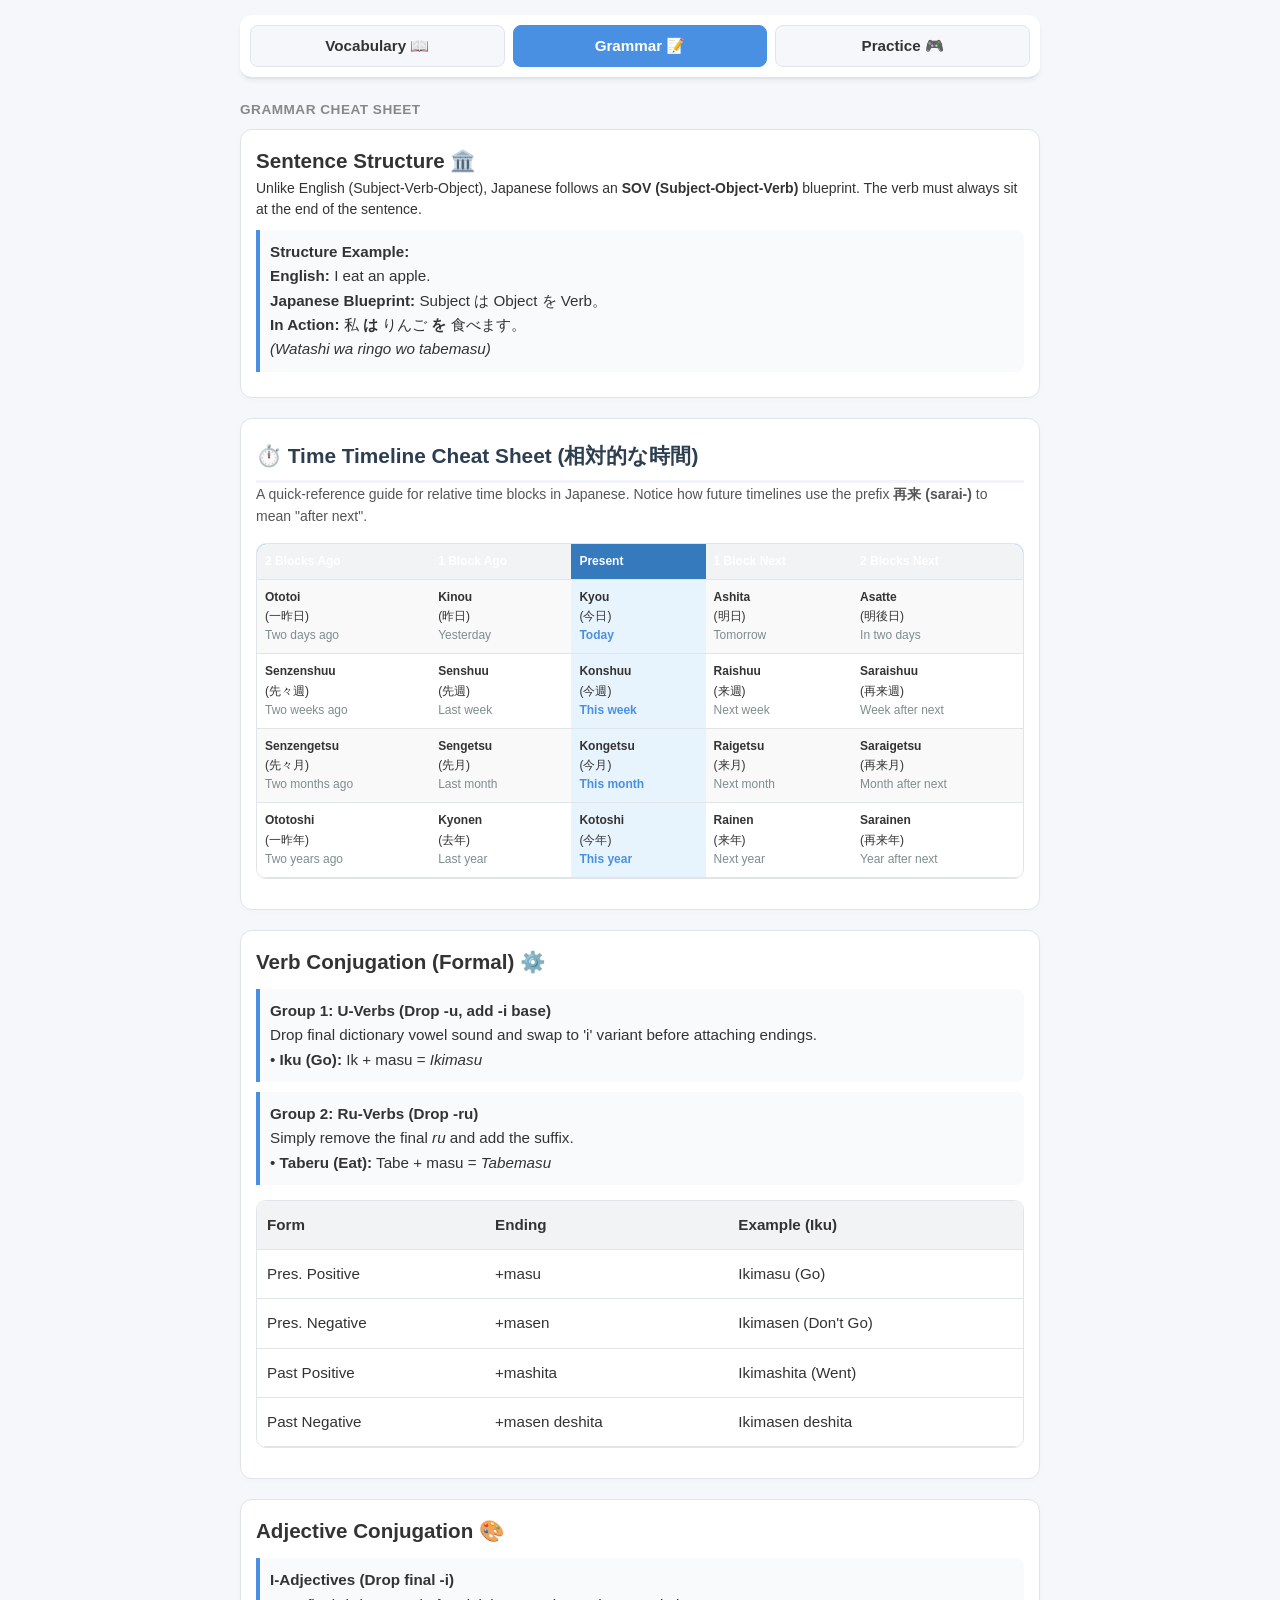
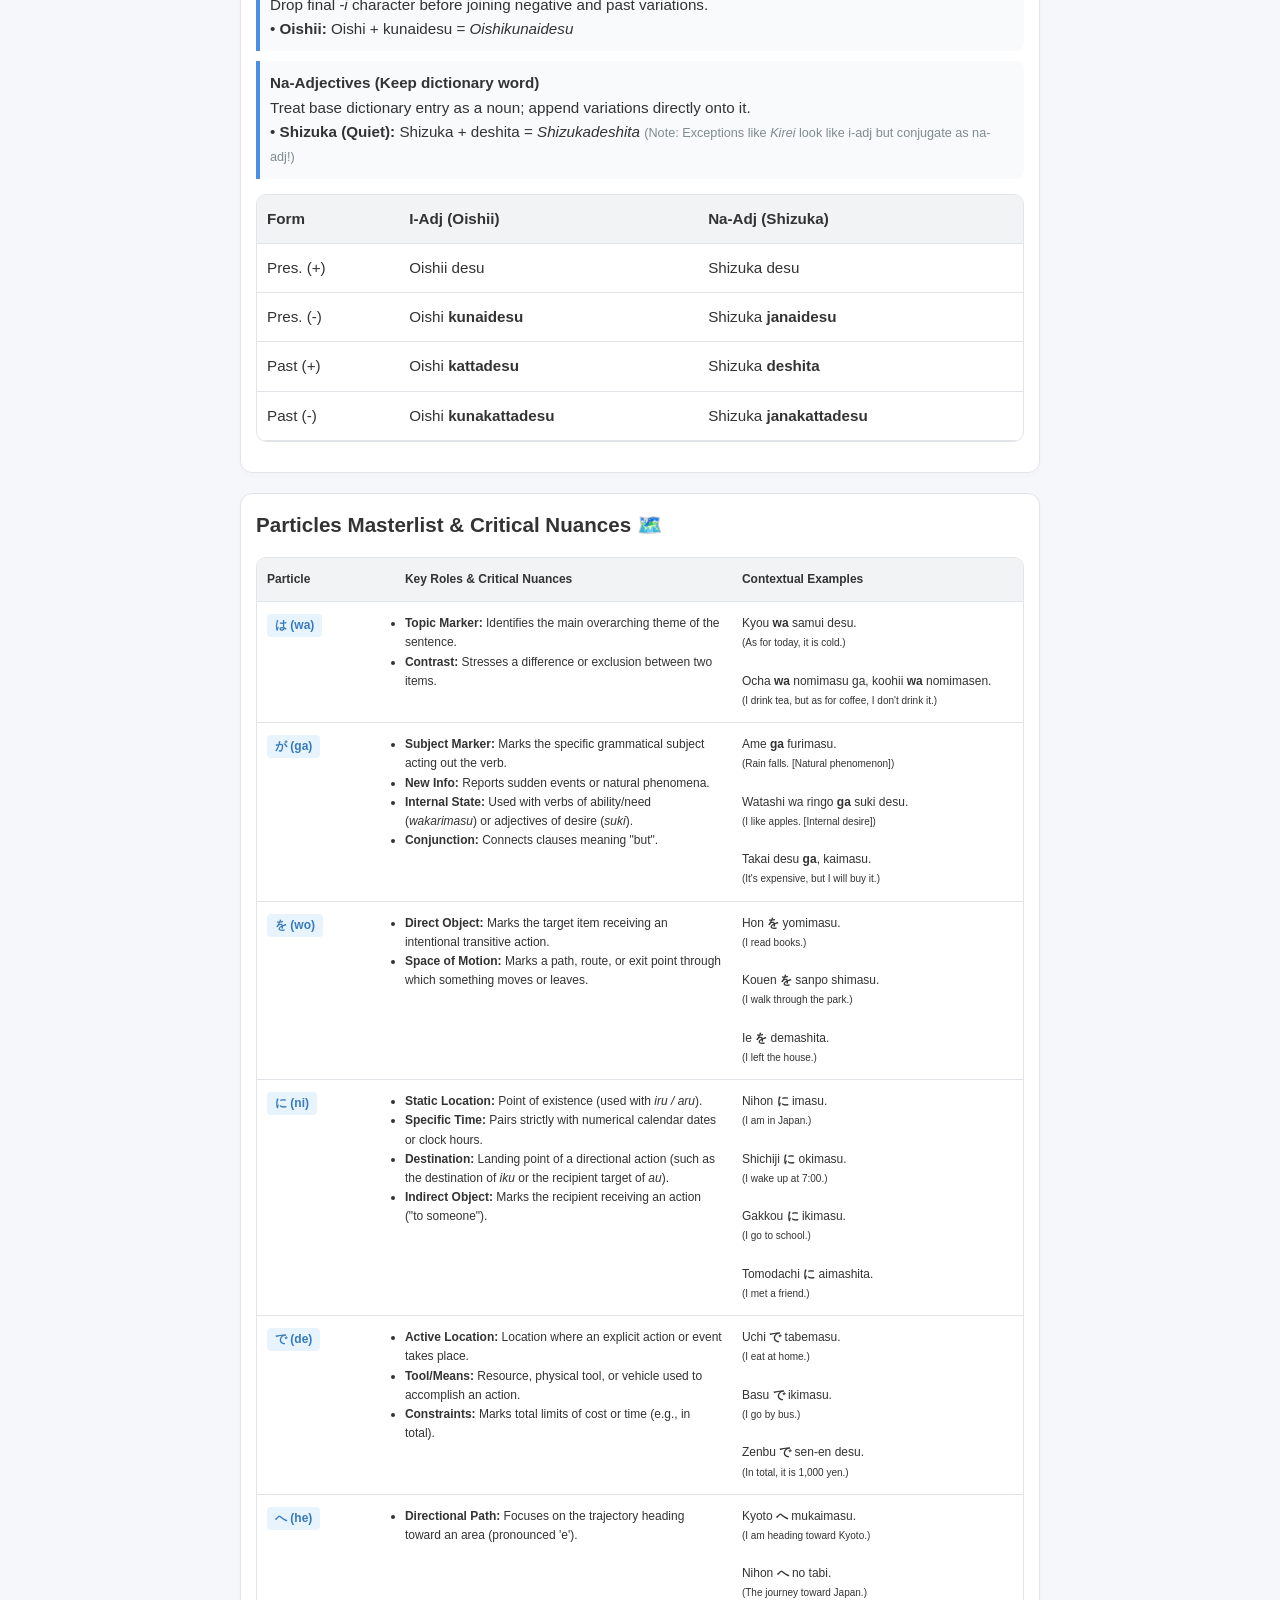
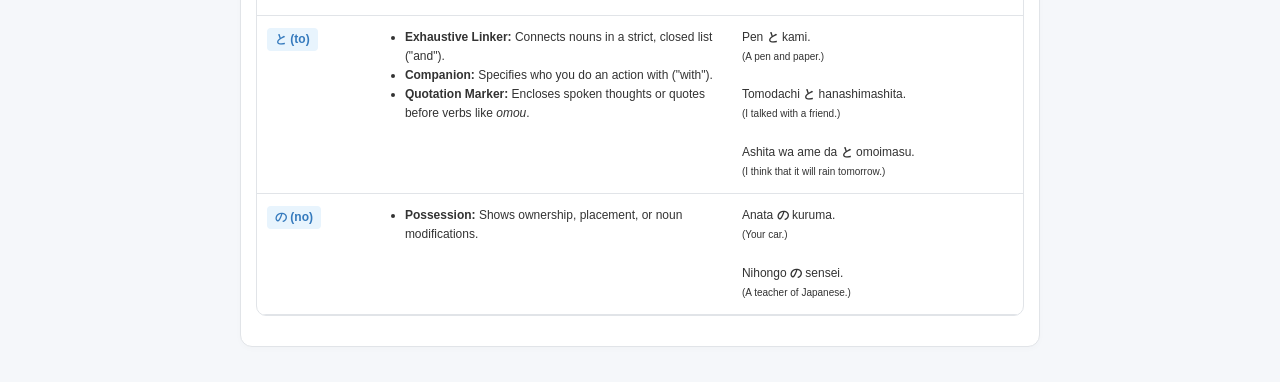
==== commit ef589272: "Update grammar.html After copilot 1st review" ====
--- a/grammar.html
+++ b/grammar.html
@@ -40,7 +40,7 @@
                     ⏱️ Time Timeline Cheat Sheet (相対的な時間)
                 </h3>
                 <p style="font-size: 14px; color: #555; margin-bottom: 15px;">
-                    A quick-reference guide for relative time blocks in Japanese. Notice how future timelines often use the prefix <strong>再 (sai-)</strong> to mean "after next".
+                    A quick-reference guide for relative time blocks in Japanese. Notice how future timelines use the prefix <strong>再来 (sarai-)</strong> to mean "after next".
                 </p>
                 
                 <div class="table-wrapper">
@@ -125,18 +125,18 @@
                 <div class="grammar-block">
                     <h4>Na-Adjectives (Keep dictionary word)</h4>
                     Treat base dictionary entry as a noun; append variations directly onto it.<br>
-                    • <strong>Kirei:</strong> Kirei + deshita = <em>Kireideshita</em>
+                    • <strong>Shizuka (Quiet):</strong> Shizuka + deshita = <em>Shizukadeshita</em> <small style="color: #7f8c8d;">(Note: Exceptions like <em>Kirei</em> look like i-adj but conjugate as na-adj!)</small>
                 </div>
                 <div class="table-wrapper">
                     <table class="grammar-table">
                         <thead>
-                            <tr><th>Form</th><th>I-Adj (Oishii)</th><th>Na-Adj (Kirei)</th></tr>
+                            <tr><th>Form</th><th>I-Adj (Oishii)</th><th>Na-Adj (Shizuka)</th></tr>
                         </thead>
                         <tbody>
-                            <tr><td>Pres. (+)</td><td>Oishii desu</td><td>Kirei desu</td></tr>
-                            <tr><td>Pres. (-)</td><td>Oishi <strong>kunaidesu</strong></td><td>Kirei <strong>janaidesu</strong></td></tr>
-                            <tr><td>Past (+)</td><td>Oishi <strong>kattadesu</strong></td><td>Kirei <strong>deshita</strong></td></tr>
-                            <tr><td>Past (-)</td><td>Oishi <strong>kunakattadesu</strong></td><td>Kirei <strong>janakattadesu</strong></td></tr>
+                            <tr><td>Pres. (+)</td><td>Oishii desu</td><td>Shizuka desu</td></tr>
+                            <tr><td>Pres. (-)</td><td>Oishi <strong>kunaidesu</strong></td><td>Shizuka <strong>janaidesu</strong></td></tr>
+                            <tr><td>Past (+)</td><td>Oishi <strong>kattadesu</strong></td><td>Shizuka <strong>deshita</strong></td></tr>
+                            <tr><td>Past (-)</td><td>Oishi <strong>kunakattadesu</strong></td><td>Shizuka <strong>janakattadesu</strong></td></tr>
                         </tbody>
                     </table>
                 </div>
@@ -203,7 +203,7 @@
                                     <ul>
                                         <li><strong>Static Location:</strong> Point of existence (used with <em>iru / aru</em>).</li>
                                         <li><strong>Specific Time:</strong> Pairs strictly with numerical calendar dates or clock hours.</li>
-                                        <li><strong>Destination:</strong> Landing point of a directional action.</li>
+                                        <li><strong>Destination:</strong> Landing point of a directional action (such as the destination of <em>iku</em> or the recipient target of <em>au</em>).</li>
                                         <li><strong>Indirect Object:</strong> Marks the recipient receiving an action ("to someone").</li>
                                     </ul>
                                 </td>
@@ -211,7 +211,7 @@
                                     Nihon <strong>に</strong> imasu.<br><small>(I am in Japan.)</small><br><br>
                                     Shichiji <strong>に</strong> okimasu.<br><small>(I wake up at 7:00.)</small><br><br>
                                     Gakkou <strong>に</strong> ikimasu.<br><small>(I go to school.)</small><br><br>
-                                    Tomodachi <strong>に</strong> hon wo agemashita.<br><small>(I gave a book to my friend.)</small>
+                                    Tomodachi <strong>に</strong> aimashita.<br><small>(I met a friend.)</small>
                                 </td>
                             </tr>
                             <tr>
@@ -252,7 +252,7 @@
                                 </td>
                                 <td>
                                     Pen <strong>と</strong> kami.<br><small>(A pen and paper.)</small><br><br>
-                                    Tomodachi <strong>と</strong> aimashita.<br><small>(I met up with a friend.)</small><br><br>
+                                    Tomodachi <strong>と</strong> hanashimashita.<br><small>(I talked with a friend.)</small><br><br>
                                     Ashita wa ame da <strong>と</strong> omoimasu.<br><small>(I think that it will rain tomorrow.)</small>
                                 </td>
                             </tr>
--- a/style.css
+++ b/style.css
@@ -372,3 +372,37 @@
     display: block;
     margin-top: 3px;
 }
+
+/* Style form controls (Dropdowns & Inputs) */
+select, input[type="text"] {
+  width: 100%;
+  padding: 12px;
+  margin: 8px 0 20px 0;
+  border: 1px solid var(--border-color);
+  border-radius: 8px;
+  font-size: 1rem;
+  background-color: var(--card-bg);
+  color: var(--text-color);
+  appearance: none; /* Removes default iOS rendering */
+  -webkit-appearance: none;
+}
+
+/* Style the game buttons */
+button, .btn {
+  width: 100%;
+  padding: 12px;
+  background-color: var(--primary-color);
+  color: #ffffff;
+  border: none;
+  border-radius: 8px;
+  font-weight: bold;
+  font-size: 1rem;
+  cursor: pointer;
+  margin-bottom: 10px;
+  transition: background 0.2s ease;
+}
+
+button:hover {
+  background-color: var(--primary-dark);
+}
+
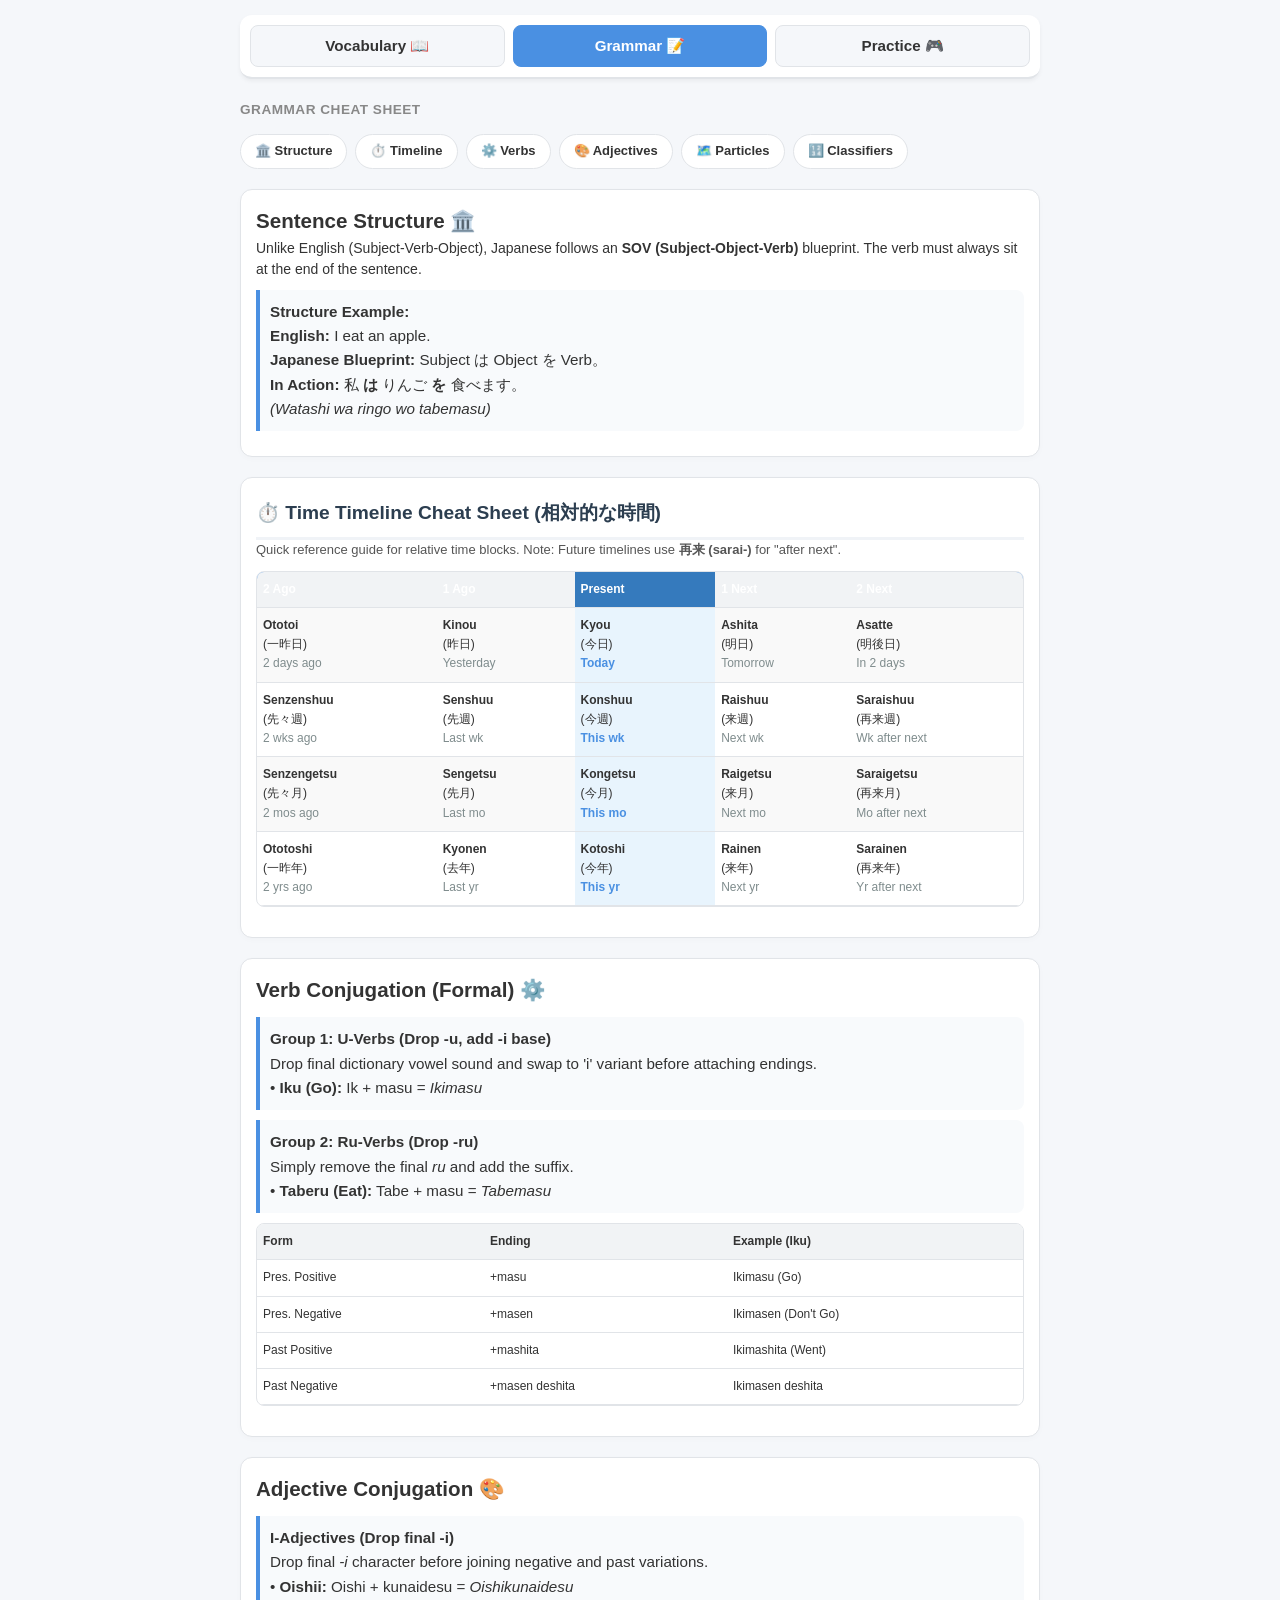
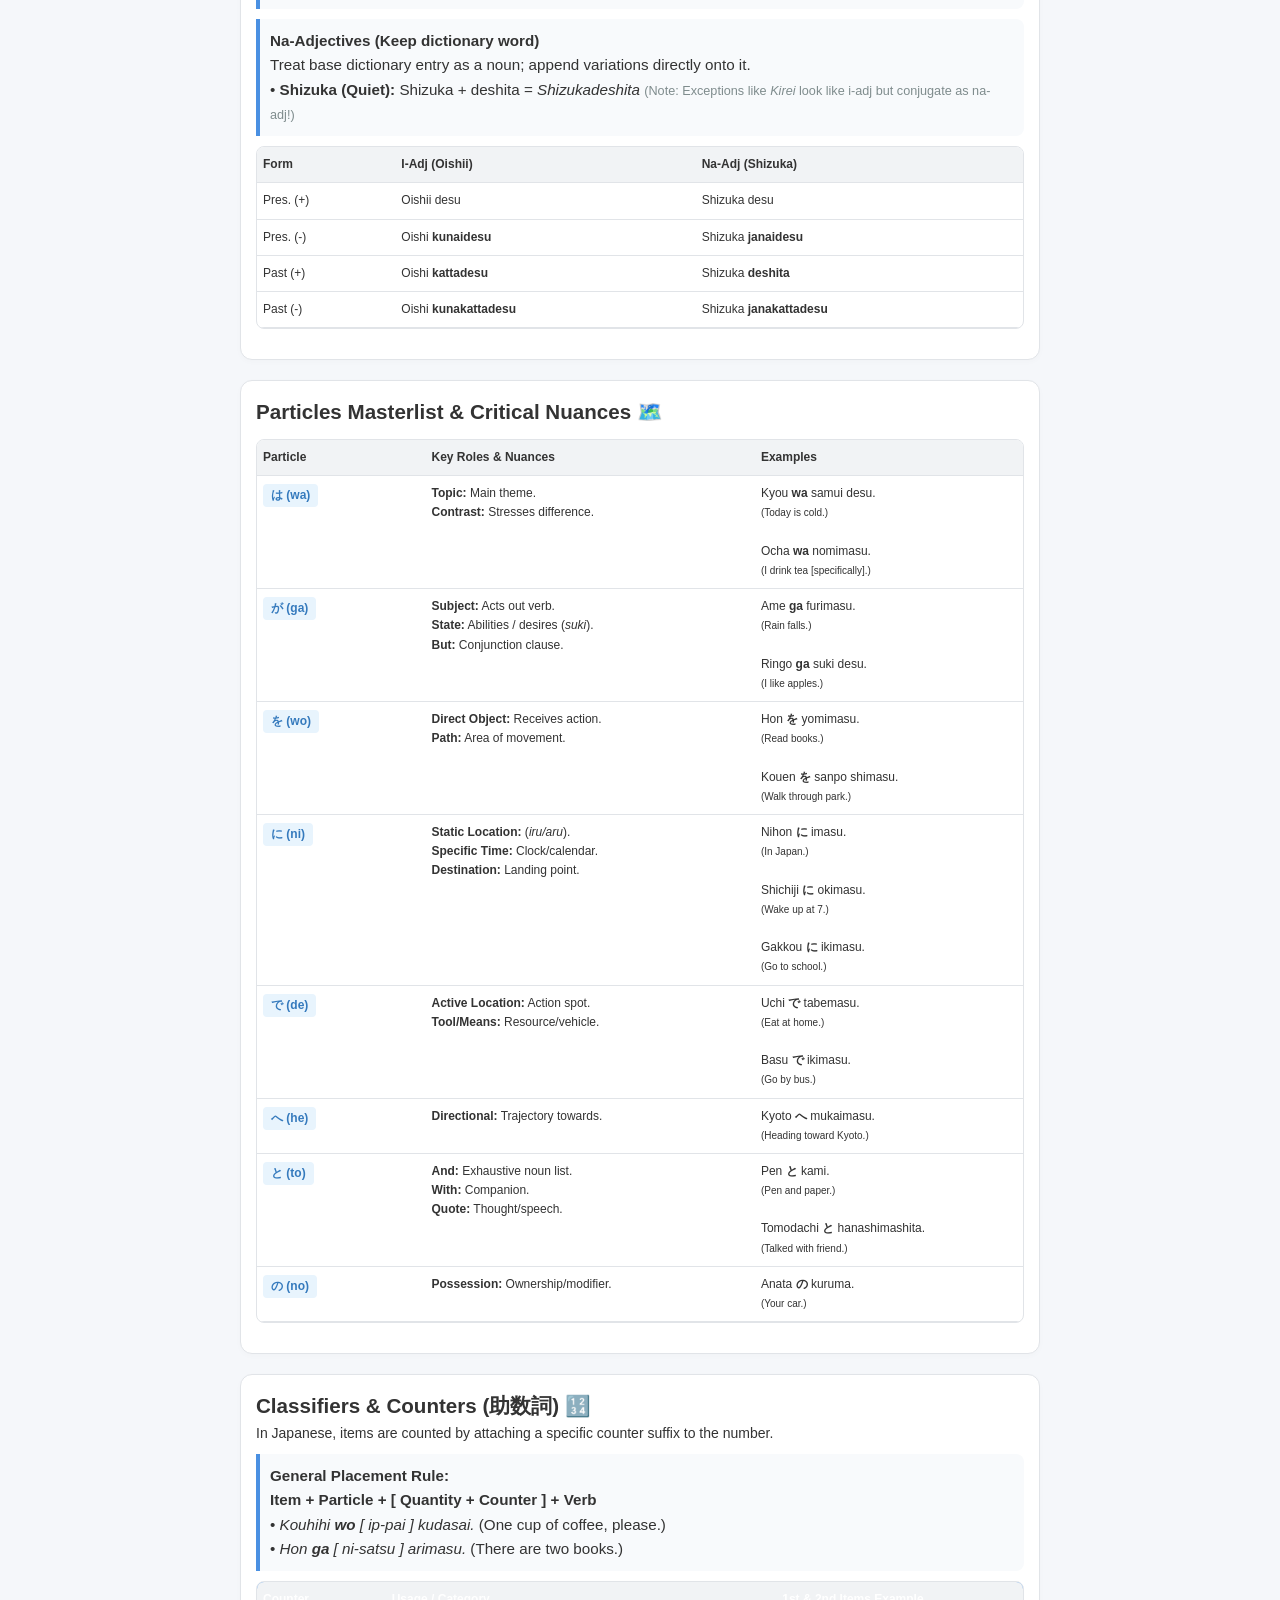
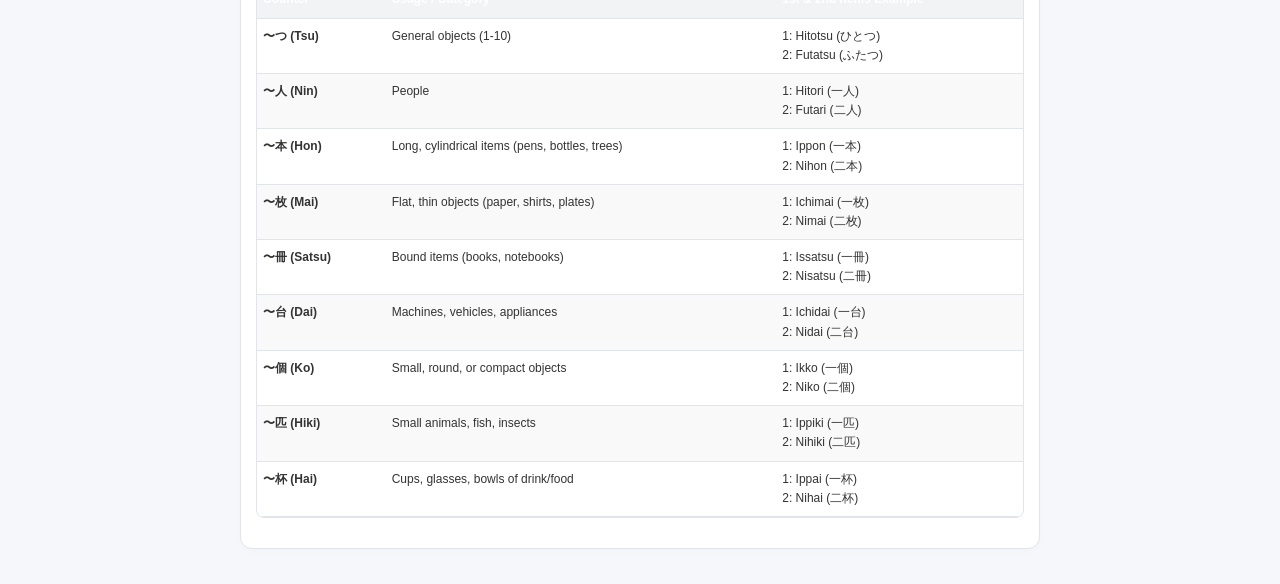
==== commit fe79c10e: "Update grammar.html Added classificatory" ====
--- a/grammar.html
+++ b/grammar.html
@@ -5,6 +5,57 @@
     <meta name="viewport" content="width=device-width, initial-scale=1.0, maximum-scale=1.0, user-scalable=no, viewport-fit=cover">
     <title>Grammar Guide - JP Study Hub</title>
     <link rel="stylesheet" href="style.css">
+    <style>
+        /* Responsive table & navigation enhancements */
+        .grammar-nav-pills {
+            display: flex;
+            flex-wrap: wrap;
+            gap: 8px;
+            margin-bottom: 15px;
+            padding: 5px 0;
+            overflow-x: auto;
+        }
+        .grammar-pill {
+            background-color: var(--card-bg, #ffffff);
+            color: var(--text-color, #333333);
+            border: 1px solid var(--border-color, #e1e4e8);
+            border-radius: 20px;
+            padding: 6px 14px;
+            font-size: 13px;
+            font-weight: 600;
+            text-decoration: none;
+            white-space: nowrap;
+            transition: all 0.2s ease;
+        }
+        .grammar-pill:hover, .grammar-pill:active {
+            background-color: var(--primary-color, #4a90e2);
+            color: #ffffff;
+            border-color: var(--primary-color, #4a90e2);
+        }
+        /* Mobile-fit responsive table styles */
+        .table-wrapper {
+            width: 100%;
+            overflow-x: auto;
+            -webkit-overflow-scrolling: touch;
+            margin-top: 10px;
+            border-radius: 8px;
+        }
+        .grammar-table {
+            width: 100%;
+            border-collapse: collapse;
+            font-size: 12px;
+            table-layout: auto;
+        }
+        .grammar-table th, .grammar-table td {
+            padding: 8px 6px;
+            text-align: left;
+            vertical-align: top;
+            word-break: break-word;
+        }
+        .grammar-card {
+            scroll-margin-top: 15px;
+        }
+    </style>
 </head>
 <body>
 
@@ -19,9 +70,18 @@
 
         <div class="section-label">Grammar Cheat Sheet</div>
 
+        <div class="grammar-nav-pills">
+            <a href="#section-structure" class="grammar-pill">🏛️ Structure</a>
+            <a href="#section-timeline" class="grammar-pill">⏱️ Timeline</a>
+            <a href="#section-verbs" class="grammar-pill">⚙️ Verbs</a>
+            <a href="#section-adjectives" class="grammar-pill">🎨 Adjectives</a>
+            <a href="#section-particles" class="grammar-pill">🗺️ Particles</a>
+            <a href="#section-classifiers" class="grammar-pill">🔢 Classifiers</a>
+        </div>
+
         <div class="grammar-container" id="grammar-rules-view" style="display: flex; flex-direction: column;">
             
-            <div class="grammar-card">
+            <div class="grammar-card" id="section-structure">
                 <h3 class="grammar-title">Sentence Structure 🏛️</h3>
                 <p style="font-size: 14px; line-height: 1.5; margin: 0;">
                     Unlike English (Subject-Verb-Object), Japanese follows an <strong>SOV (Subject-Object-Verb)</strong> blueprint. The verb must always sit at the end of the sentence.
@@ -35,60 +95,60 @@
                 </div>
             </div>
             
-            <div class="grammar-card">
-                <h3 style="font-size: 1.3rem; color: #2c3e50; border-bottom: 3px solid #f0f3f7; padding-bottom: 8px; margin-top: 5px;">
+            <div class="grammar-card" id="section-timeline">
+                <h3 style="font-size: 1.2rem; color: #2c3e50; border-bottom: 3px solid #f0f3f7; padding-bottom: 8px; margin-top: 5px;">
                     ⏱️ Time Timeline Cheat Sheet (相対的な時間)
                 </h3>
-                <p style="font-size: 14px; color: #555; margin-bottom: 15px;">
-                    A quick-reference guide for relative time blocks in Japanese. Notice how future timelines use the prefix <strong>再来 (sarai-)</strong> to mean "after next".
+                <p style="font-size: 13px; color: #555; margin-bottom: 10px;">
+                    Quick reference guide for relative time blocks. Note: Future timelines use <strong>再来 (sarai-)</strong> for "after next".
                 </p>
                 
                 <div class="table-wrapper">
-                    <table class="grammar-table" style="font-size: 12px;">
-                        <thead>
-                            <tr style="background-color: var(--primary-color); color: white;">
-                                <th style="padding: 8px;">2 Blocks Ago</th>
-                                <th style="padding: 8px;">1 Block Ago</th>
-                                <th style="padding: 8px; background-color: var(--primary-dark)">Present</th>
-                                <th style="padding: 8px;">1 Block Next</th>
-                                <th style="padding: 8px;">2 Blocks Next</th>
-                            </tr>
-                        </thead>
-                         <tbody>
-                            <tr style="background-color: #f9f9f9;">
-                                <td style="padding: 8px;"><strong>Ototoi</strong><br>(一昨日)<br><span style="color: #7f8c8d;">Two days ago</span></td>
-                                <td style="padding: 8px;"><strong>Kinou</strong><br>(昨日)<br><span style="color: #7f8c8d;">Yesterday</span></td>
-                                <td style="padding: 8px; background-color: #e8f4fd;"><strong>Kyou</strong><br>(今日)<br><span style="color: var(--primary-color); font-weight: bold;">Today</span></td>
-                                <td style="padding: 8px;"><strong>Ashita</strong><br>(明日)<br><span style="color: #7f8c8d;">Tomorrow</span></td>
-                                <td style="padding: 8px;"><strong>Asatte</strong><br>(明後日)<br><span style="color: #7f8c8d;">In two days</span></td>
-                            </tr>
-                            <tr>
-                                <td style="padding: 8px;"><strong>Senzenshuu</strong><br>(先々週)<br><span style="color: #7f8c8d;">Two weeks ago</span></td>
-                                <td style="padding: 8px;"><strong>Senshuu</strong><br>(先週)<br><span style="color: #7f8c8d;">Last week</span></td>
-                                <td style="padding: 8px; background-color: #e8f4fd;"><strong>Konshuu</strong><br>(今週)<br><span style="color: var(--primary-color); font-weight: bold;">This week</span></td>
-                                <td style="padding: 8px;"><strong>Raishuu</strong><br>(来週)<br><span style="color: #7f8c8d;">Next week</span></td>
-                                <td style="padding: 8px;"><strong>Saraishuu</strong><br>(再来週)<br><span style="color: #7f8c8d;">Week after next</span></td>
-                            </tr>
-                            <tr style="background-color: #f9f9f9;">
-                                <td style="padding: 8px;"><strong>Senzengetsu</strong><br>(先々月)<br><span style="color: #7f8c8d;">Two months ago</span></td>
-                                <td style="padding: 8px;"><strong>Sengetsu</strong><br>(先月)<br><span style="color: #7f8c8d;">Last month</span></td>
-                                <td style="padding: 8px; background-color: #e8f4fd;"><strong>Kongetsu</strong><br>(今月)<br><span style="color: var(--primary-color); font-weight: bold;">This month</span></td>
-                                <td style="padding: 8px;"><strong>Raigetsu</strong><br>(来月)<br><span style="color: #7f8c8d;">Next month</span></td>
-                                <td style="padding: 8px;"><strong>Saraigetsu</strong><br>(再来月)<br><span style="color: #7f8c8d;">Month after next</span></td>
-                            </tr>
-                            <tr>
-                                <td style="padding: 8px;"><strong>Ototoshi</strong><br>(一昨年)<br><span style="color: #7f8c8d;">Two years ago</span></td>
-                                <td style="padding: 8px;"><strong>Kyonen</strong><br>(去年)<br><span style="color: #7f8c8d;">Last year</span></td>
-                                <td style="padding: 8px; background-color: #e8f4fd;"><strong>Kotoshi</strong><br>(今年)<br><span style="color: var(--primary-color); font-weight: bold;">This year</span></td>
-                                <td style="padding: 8px;"><strong>Rainen</strong><br>(来年)<br><span style="color: #7f8c8d;">Next year</span></td>
-                                <td style="padding: 8px;"><strong>Sarainen</strong><br>(再来年)<br><span style="color: #7f8c8d;">Year after next</span></td>
-                            </tr>
-                        </tbody>
-                    </table>
-                </div>
-            </div>
-
-            <div class="grammar-card">
+                    <table class="grammar-table">
+                        <thead>
+                            <tr style="background-color: var(--primary-color, #4a90e2); color: white;">
+                                <th>2 Ago</th>
+                                <th>1 Ago</th>
+                                <th style="background-color: var(--primary-dark, #357abd)">Present</th>
+                                <th>1 Next</th>
+                                <th>2 Next</th>
+                            </tr>
+                        </thead>
+                        <tbody>
+                            <tr style="background-color: #f9f9f9;">
+                                <td><strong>Ototoi</strong><br>(一昨日)<br><span style="color: #7f8c8d;">2 days ago</span></td>
+                                <td><strong>Kinou</strong><br>(昨日)<br><span style="color: #7f8c8d;">Yesterday</span></td>
+                                <td style="background-color: #e8f4fd;"><strong>Kyou</strong><br>(今日)<br><span style="color: var(--primary-color, #4a90e2); font-weight: bold;">Today</span></td>
+                                <td><strong>Ashita</strong><br>(明日)<br><span style="color: #7f8c8d;">Tomorrow</span></td>
+                                <td><strong>Asatte</strong><br>(明後日)<br><span style="color: #7f8c8d;">In 2 days</span></td>
+                            </tr>
+                            <tr>
+                                <td><strong>Senzenshuu</strong><br>(先々週)<br><span style="color: #7f8c8d;">2 wks ago</span></td>
+                                <td><strong>Senshuu</strong><br>(先週)<br><span style="color: #7f8c8d;">Last wk</span></td>
+                                <td style="background-color: #e8f4fd;"><strong>Konshuu</strong><br>(今週)<br><span style="color: var(--primary-color, #4a90e2); font-weight: bold;">This wk</span></td>
+                                <td><strong>Raishuu</strong><br>(来週)<br><span style="color: #7f8c8d;">Next wk</span></td>
+                                <td><strong>Saraishuu</strong><br>(再来週)<br><span style="color: #7f8c8d;">Wk after next</span></td>
+                            </tr>
+                            <tr style="background-color: #f9f9f9;">
+                                <td><strong>Senzengetsu</strong><br>(先々月)<br><span style="color: #7f8c8d;">2 mos ago</span></td>
+                                <td><strong>Sengetsu</strong><br>(先月)<br><span style="color: #7f8c8d;">Last mo</span></td>
+                                <td style="background-color: #e8f4fd;"><strong>Kongetsu</strong><br>(今月)<br><span style="color: var(--primary-color, #4a90e2); font-weight: bold;">This mo</span></td>
+                                <td><strong>Raigetsu</strong><br>(来月)<br><span style="color: #7f8c8d;">Next mo</span></td>
+                                <td><strong>Saraigetsu</strong><br>(再来月)<br><span style="color: #7f8c8d;">Mo after next</span></td>
+                            </tr>
+                            <tr>
+                                <td><strong>Ototoshi</strong><br>(一昨年)<br><span style="color: #7f8c8d;">2 yrs ago</span></td>
+                                <td><strong>Kyonen</strong><br>(去年)<br><span style="color: #7f8c8d;">Last yr</span></td>
+                                <td style="background-color: #e8f4fd;"><strong>Kotoshi</strong><br>(今年)<br><span style="color: var(--primary-color, #4a90e2); font-weight: bold;">This yr</span></td>
+                                <td><strong>Rainen</strong><br>(来年)<br><span style="color: #7f8c8d;">Next yr</span></td>
+                                <td><strong>Sarainen</strong><br>(再来年)<br><span style="color: #7f8c8d;">Yr after next</span></td>
+                            </tr>
+                        </tbody>
+                    </table>
+                </div>
+            </div>
+
+            <div class="grammar-card" id="section-verbs">
                 <h3 class="grammar-title">Verb Conjugation (Formal) ⚙️</h3>
                 <div class="grammar-block">
                     <h4>Group 1: U-Verbs (Drop -u, add -i base)</h4>
@@ -115,7 +175,7 @@
                 </div>
             </div>
 
-            <div class="grammar-card">
+            <div class="grammar-card" id="section-adjectives">
                 <h3 class="grammar-title">Adjective Conjugation 🎨</h3>
                 <div class="grammar-block">
                     <h4>I-Adjectives (Drop final -i)</h4>
@@ -142,131 +202,177 @@
                 </div>
             </div>
 
-            <div class="grammar-card">
+            <div class="grammar-card" id="section-particles">
                 <h3 class="grammar-title">Particles Masterlist & Critical Nuances 🗺️</h3>
                 <div class="table-wrapper">
-                    <table class="grammar-table" style="font-size: 12px; width: 100%;">
-                        <thead>
-                            <tr>
-                                <th style="width: 18%;">Particle</th>
-                                <th style="width: 44%;">Key Roles & Critical Nuances</th>
-                                <th style="width: 38%;">Contextual Examples</th>
+                    <table class="grammar-table">
+                        <thead>
+                            <tr>
+                                <th style="width: 22%;">Particle</th>
+                                <th style="width: 43%;">Key Roles & Nuances</th>
+                                <th style="width: 35%;">Examples</th>
                             </tr>
                         </thead>
                         <tbody>
                             <tr>
                                 <td><span class="particle-badge">は (wa)</span></td>
                                 <td>
-                                    <ul>
-                                        <li><strong>Topic Marker:</strong> Identifies the main overarching theme of the sentence.</li>
-                                        <li><strong>Contrast:</strong> Stresses a difference or exclusion between two items.</li>
-                                    </ul>
-                                </td>
-                                <td>
-                                    Kyou <strong>wa</strong> samui desu.<br><small>(As for today, it is cold.)</small><br><br>
-                                    Ocha <strong>wa</strong> nomimasu ga, koohii <strong>wa</strong> nomimasen.<br><small>(I drink tea, but as for coffee, I don't drink it.)</small>
+                                    <strong>Topic:</strong> Main theme.<br>
+                                    <strong>Contrast:</strong> Stresses difference.
+                                </td>
+                                <td>
+                                    Kyou <strong>wa</strong> samui desu.<br><small>(Today is cold.)</small><br><br>
+                                    Ocha <strong>wa</strong> nomimasu.<br><small>(I drink tea [specifically].)</small>
                                 </td>
                             </tr>
                             <tr>
                                 <td><span class="particle-badge">が (ga)</span></td>
                                 <td>
-                                    <ul>
-                                        <li><strong>Subject Marker:</strong> Marks the specific grammatical subject acting out the verb.</li>
-                                        <li><strong>New Info:</strong> Reports sudden events or natural phenomena.</li>
-                                        <li><strong>Internal State:</strong> Used with verbs of ability/need (<em>wakarimasu</em>) or adjectives of desire (<em>suki</em>).</li>
-                                        <li><strong>Conjunction:</strong> Connects clauses meaning "but".</li>
-                                    </ul>
-                                </td>
-                                <td>
-                                    Ame <strong>ga</strong> furimasu.<br><small>(Rain falls. [Natural phenomenon])</small><br><br>
-                                    Watashi wa ringo <strong>ga</strong> suki desu.<br><small>(I like apples. [Internal desire])</small><br><br>
-                                    Takai desu <strong>ga</strong>, kaimasu.<br><small>(It's expensive, but I will buy it.)</small>
+                                    <strong>Subject:</strong> Acts out verb.<br>
+                                    <strong>State:</strong> Abilities / desires (<em>suki</em>).<br>
+                                    <strong>But:</strong> Conjunction clause.
+                                </td>
+                                <td>
+                                    Ame <strong>ga</strong> furimasu.<br><small>(Rain falls.)</small><br><br>
+                                    Ringo <strong>ga</strong> suki desu.<br><small>(I like apples.)</small>
                                 </td>
                             </tr>
                             <tr>
                                 <td><span class="particle-badge">を (wo)</span></td>
                                 <td>
-                                    <ul>
-                                        <li><strong>Direct Object:</strong> Marks the target item receiving an intentional transitive action.</li>
-                                        <li><strong>Space of Motion:</strong> Marks a path, route, or exit point through which something moves or leaves.</li>
-                                    </ul>
-                                </td>
-                                <td>
-                                    Hon <strong>を</strong> yomimasu.<br><small>(I read books.)</small><br><br>
-                                    Kouen <strong>を</strong> sanpo shimasu.<br><small>(I walk through the park.)</small><br><br>
-                                    Ie <strong>を</strong> demashita.<br><small>(I left the house.)</small>
+                                    <strong>Direct Object:</strong> Receives action.<br>
+                                    <strong>Path:</strong> Area of movement.
+                                </td>
+                                <td>
+                                    Hon <strong>を</strong> yomimasu.<br><small>(Read books.)</small><br><br>
+                                    Kouen <strong>を</strong> sanpo shimasu.<br><small>(Walk through park.)</small>
                                 </td>
                             </tr>
                             <tr>
                                 <td><span class="particle-badge">に (ni)</span></td>
                                 <td>
-                                    <ul>
-                                        <li><strong>Static Location:</strong> Point of existence (used with <em>iru / aru</em>).</li>
-                                        <li><strong>Specific Time:</strong> Pairs strictly with numerical calendar dates or clock hours.</li>
-                                        <li><strong>Destination:</strong> Landing point of a directional action (such as the destination of <em>iku</em> or the recipient target of <em>au</em>).</li>
-                                        <li><strong>Indirect Object:</strong> Marks the recipient receiving an action ("to someone").</li>
-                                    </ul>
-                                </td>
-                                <td>
-                                    Nihon <strong>に</strong> imasu.<br><small>(I am in Japan.)</small><br><br>
-                                    Shichiji <strong>に</strong> okimasu.<br><small>(I wake up at 7:00.)</small><br><br>
-                                    Gakkou <strong>に</strong> ikimasu.<br><small>(I go to school.)</small><br><br>
-                                    Tomodachi <strong>に</strong> aimashita.<br><small>(I met a friend.)</small>
+                                    <strong>Static Location:</strong> (<em>iru/aru</em>).<br>
+                                    <strong>Specific Time:</strong> Clock/calendar.<br>
+                                    <strong>Destination:</strong> Landing point.
+                                </td>
+                                <td>
+                                    Nihon <strong>に</strong> imasu.<br><small>(In Japan.)</small><br><br>
+                                    Shichiji <strong>に</strong> okimasu.<br><small>(Wake up at 7.)</small><br><br>
+                                    Gakkou <strong>に</strong> ikimasu.<br><small>(Go to school.)</small>
                                 </td>
                             </tr>
                             <tr>
                                 <td><span class="particle-badge">で (de)</span></td>
                                 <td>
-                                    <ul>
-                                        <li><strong>Active Location:</strong> Location where an explicit action or event takes place.</li>
-                                        <li><strong>Tool/Means:</strong> Resource, physical tool, or vehicle used to accomplish an action.</li>
-                                        <li><strong>Constraints:</strong> Marks total limits of cost or time (e.g., in total).</li>
-                                    </ul>
-                                </td>
-                                <td>
-                                    Uchi <strong>で</strong> tabemasu.<br><small>(I eat at home.)</small><br><br>
-                                    Basu <strong>で</strong> ikimasu.<br><small>(I go by bus.)</small><br><br>
-                                    Zenbu <strong>で</strong> sen-en desu.<br><small>(In total, it is 1,000 yen.)</small>
+                                    <strong>Active Location:</strong> Action spot.<br>
+                                    <strong>Tool/Means:</strong> Resource/vehicle.
+                                </td>
+                                <td>
+                                    Uchi <strong>で</strong> tabemasu.<br><small>(Eat at home.)</small><br><br>
+                                    Basu <strong>で</strong> ikimasu.<br><small>(Go by bus.)</small>
                                 </td>
                             </tr>
                             <tr>
                                 <td><span class="particle-badge">へ (he)</span></td>
                                 <td>
-                                    <ul>
-                                        <li><strong>Directional Path:</strong> Focuses on the trajectory heading toward an area (pronounced 'e').</li>
-                                    </ul>
-                                </td>
-                                <td>
-                                    Kyoto <strong>へ</strong> mukaimasu.<br><small>(I am heading toward Kyoto.)</small><br><br>
-                                    Nihon <strong>へ</strong> no tabi.<br><small>(The journey toward Japan.)</small>
+                                    <strong>Directional:</strong> Trajectory towards.
+                                </td>
+                                <td>
+                                    Kyoto <strong>へ</strong> mukaimasu.<br><small>(Heading toward Kyoto.)</small>
                                 </td>
                             </tr>
                             <tr>
                                 <td><span class="particle-badge">と (to)</span></td>
                                 <td>
-                                    <ul>
-                                        <li><strong>Exhaustive Linker:</strong> Connects nouns in a strict, closed list ("and").</li>
-                                        <li><strong>Companion:</strong> Specifies who you do an action with ("with").</li>
-                                        <li><strong>Quotation Marker:</strong> Encloses spoken thoughts or quotes before verbs like <em>omou</em>.</li>
-                                    </ul>
-                                </td>
-                                <td>
-                                    Pen <strong>と</strong> kami.<br><small>(A pen and paper.)</small><br><br>
-                                    Tomodachi <strong>と</strong> hanashimashita.<br><small>(I talked with a friend.)</small><br><br>
-                                    Ashita wa ame da <strong>と</strong> omoimasu.<br><small>(I think that it will rain tomorrow.)</small>
+                                    <strong>And:</strong> Exhaustive noun list.<br>
+                                    <strong>With:</strong> Companion.<br>
+                                    <strong>Quote:</strong> Thought/speech.
+                                </td>
+                                <td>
+                                    Pen <strong>と</strong> kami.<br><small>(Pen and paper.)</small><br><br>
+                                    Tomodachi <strong>と</strong> hanashimashita.<br><small>(Talked with friend.)</small>
                                 </td>
                             </tr>
                             <tr>
                                 <td><span class="particle-badge">の (no)</span></td>
                                 <td>
-                                    <ul>
-                                        <li><strong>Possession:</strong> Shows ownership, placement, or noun modifications.</li>
-                                    </ul>
-                                </td>
-                                <td>
-                                    Anata <strong>の</strong> kuruma.<br><small>(Your car.)</small><br><br>
-                                    Nihongo <strong>の</strong> sensei.<br><small>(A teacher of Japanese.)</small>
-                                </td>
+                                    <strong>Possession:</strong> Ownership/modifier.
+                                </td>
+                                <td>
+                                    Anata <strong>の</strong> kuruma.<br><small>(Your car.)</small>
+                                </td>
+                            </tr>
+                        </tbody>
+                    </table>
+                </div>
+            </div>
+
+            <div class="grammar-card" id="section-classifiers">
+                <h3 class="grammar-title">Classifiers & Counters (助数詞) 🔢</h3>
+                <p style="font-size: 14px; line-height: 1.5; margin: 0;">
+                    In Japanese, items are counted by attaching a specific counter suffix to the number. 
+                </p>
+                <div class="grammar-block" style="margin-top: 10px;">
+                    <h4>General Placement Rule:</h4>
+                    <strong>Item + Particle + [ Quantity + Counter ] + Verb</strong><br>
+                    • <em>Kouhihi <strong>wo</strong> [ ip-pai ] kudasai.</em> (One cup of coffee, please.)<br>
+                    • <em>Hon <strong>ga</strong> [ ni-satsu ] arimasu.</em> (There are two books.)
+                </div>
+
+                <div class="table-wrapper">
+                    <table class="grammar-table">
+                        <thead>
+                            <tr style="background-color: var(--primary-color, #4a90e2); color: white;">
+                                <th>Counter</th>
+                                <th>Usage / Category</th>
+                                <th>1st & 2nd Items Example</th>
+                            </tr>
+                        </thead>
+                        <tbody>
+                            <tr>
+                                <td><strong>〜つ (Tsu)</strong></td>
+                                <td>General objects (1-10)</td>
+                                <td>1: Hitotsu (ひとつ)<br>2: Futatsu (ふたつ)</td>
+                            </tr>
+                            <tr style="background-color: #f9f9f9;">
+                                <td><strong>〜人 (Nin)</strong></td>
+                                <td>People</td>
+                                <td>1: Hitori (一人)<br>2: Futari (二人)</td>
+                            </tr>
+                            <tr>
+                                <td><strong>〜本 (Hon)</strong></td>
+                                <td>Long, cylindrical items (pens, bottles, trees)</td>
+                                <td>1: Ippon (一本)<br>2: Nihon (二本)</td>
+                            </tr>
+                            <tr style="background-color: #f9f9f9;">
+                                <td><strong>〜枚 (Mai)</strong></td>
+                                <td>Flat, thin objects (paper, shirts, plates)</td>
+                                <td>1: Ichimai (一枚)<br>2: Nimai (二枚)</td>
+                            </tr>
+                            <tr>
+                                <td><strong>〜冊 (Satsu)</strong></td>
+                                <td>Bound items (books, notebooks)</td>
+                                <td>1: Issatsu (一冊)<br>2: Nisatsu (二冊)</td>
+                            </tr>
+                            <tr style="background-color: #f9f9f9;">
+                                <td><strong>〜台 (Dai)</strong></td>
+                                <td>Machines, vehicles, appliances</td>
+                                <td>1: Ichidai (一台)<br>2: Nidai (二台)</td>
+                            </tr>
+                            <tr>
+                                <td><strong>〜個 (Ko)</strong></td>
+                                <td>Small, round, or compact objects</td>
+                                <td>1: Ikko (一個)<br>2: Niko (二個)</td>
+                            </tr>
+                            <tr style="background-color: #f9f9f9;">
+                                <td><strong>〜匹 (Hiki)</strong></td>
+                                <td>Small animals, fish, insects</td>
+                                <td>1: Ippiki (一匹)<br>2: Nihiki (二匹)</td>
+                            </tr>
+                            <tr>
+                                <td><strong>〜杯 (Hai)</strong></td>
+                                <td>Cups, glasses, bowls of drink/food</td>
+                                <td>1: Ippai (一杯)<br>2: Nihai (二杯)</td>
                             </tr>
                         </tbody>
                     </table>
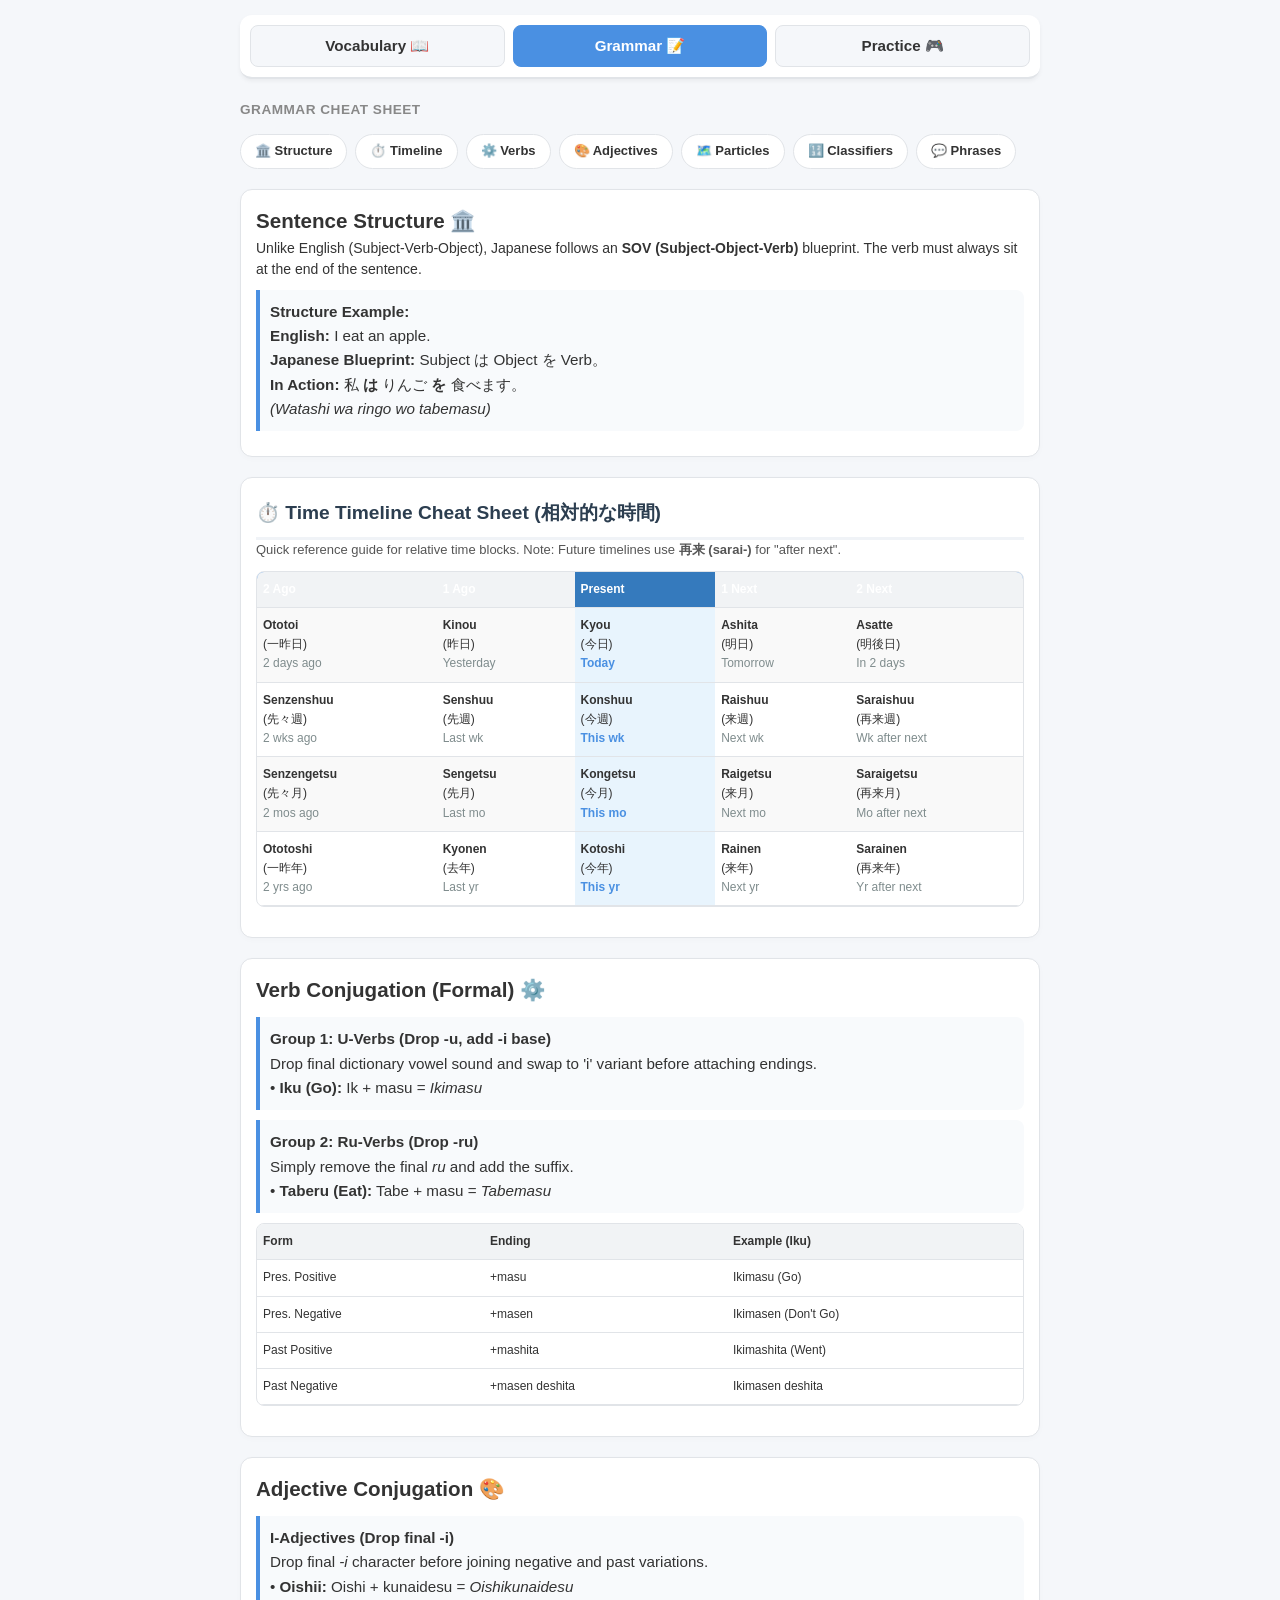
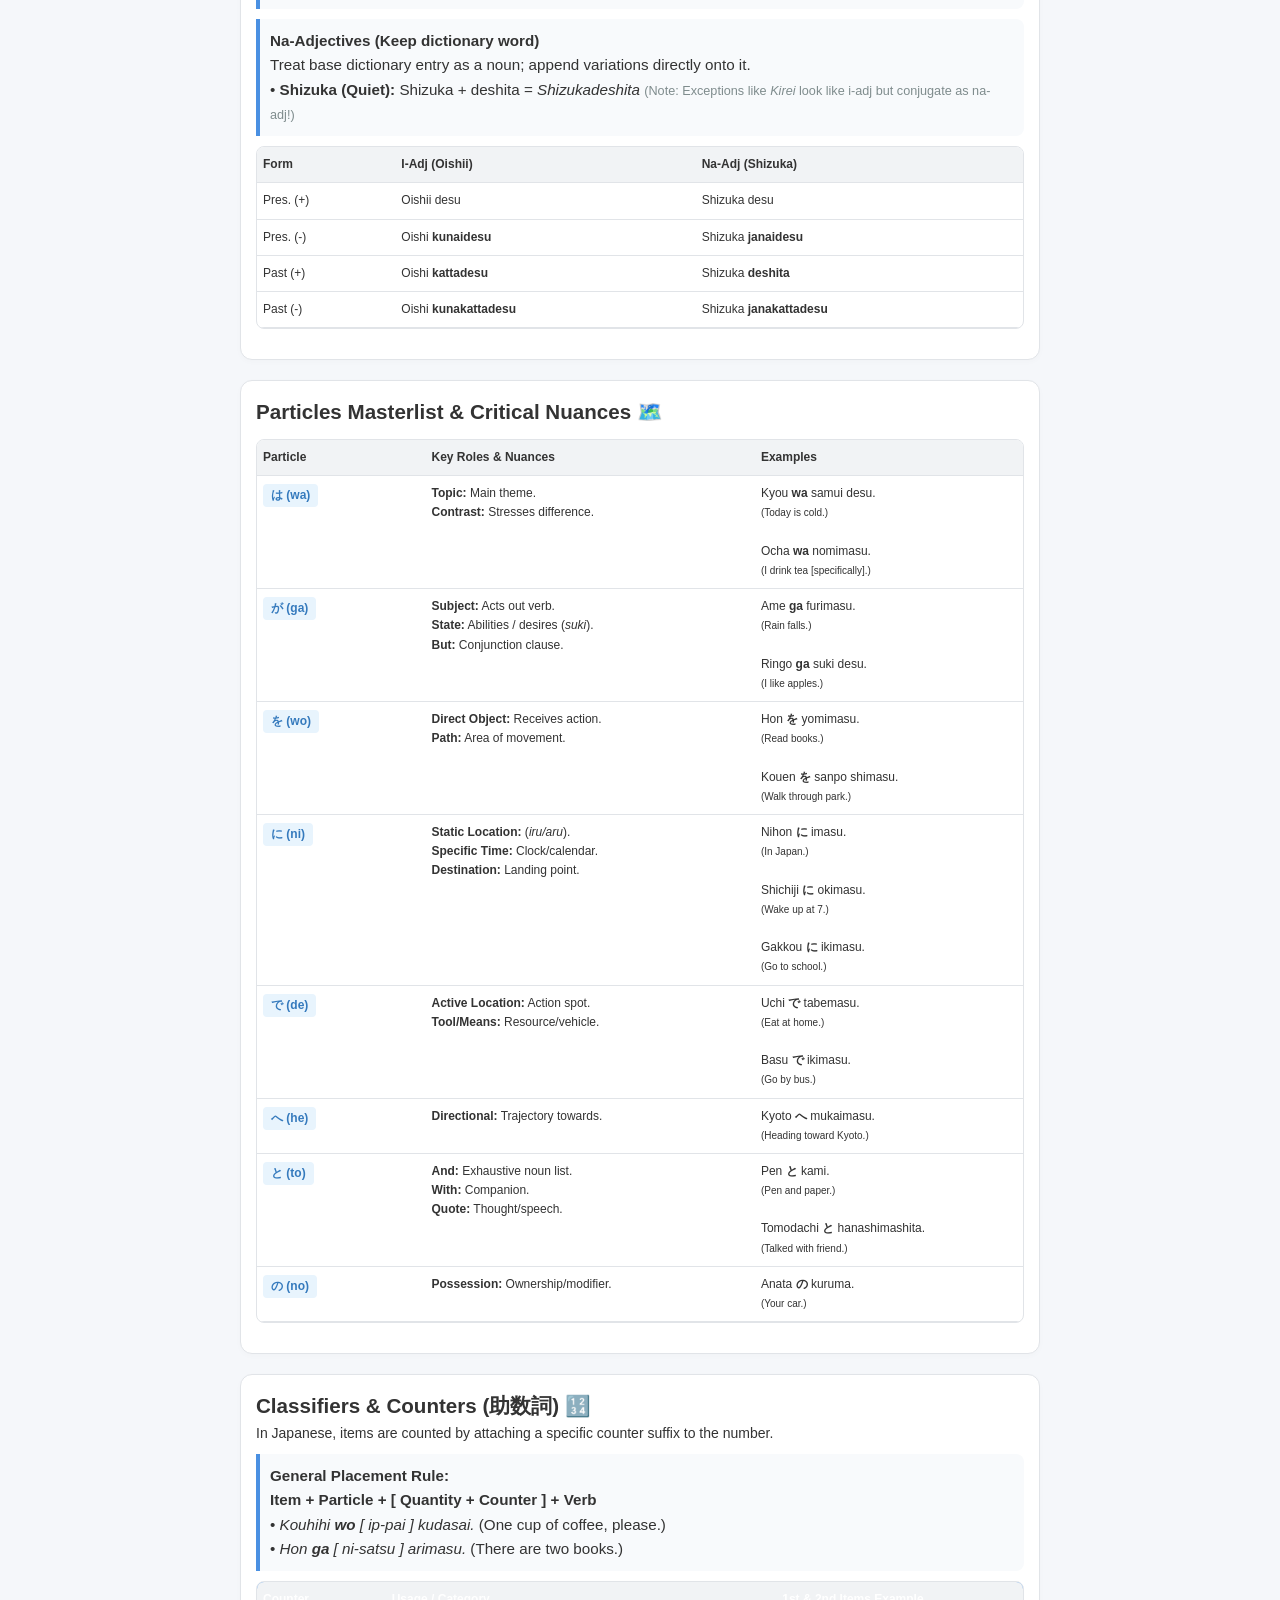
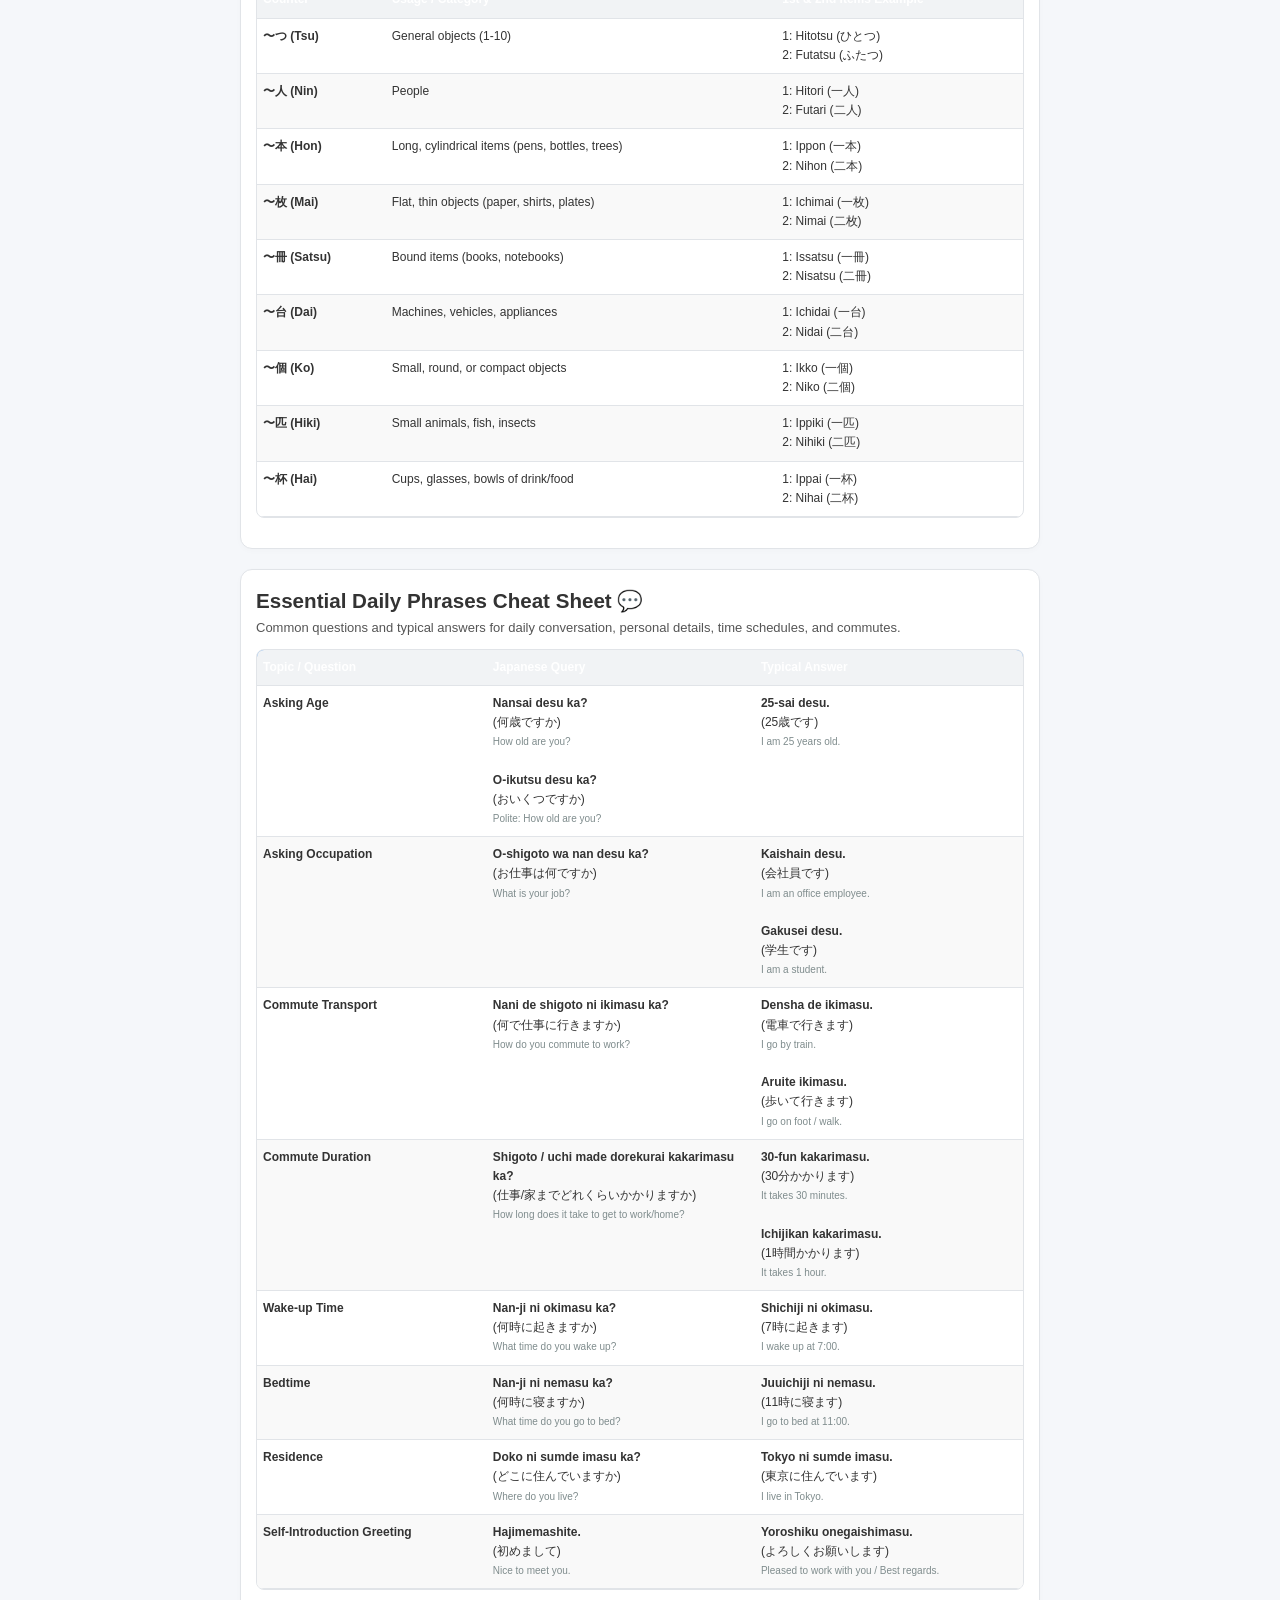
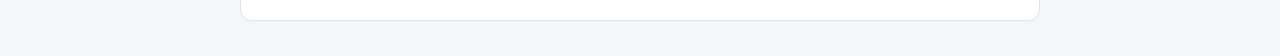
==== commit 61615eaf: "Update grammar.html" ====
--- a/grammar.html
+++ b/grammar.html
@@ -77,6 +77,7 @@
             <a href="#section-adjectives" class="grammar-pill">🎨 Adjectives</a>
             <a href="#section-particles" class="grammar-pill">🗺️ Particles</a>
             <a href="#section-classifiers" class="grammar-pill">🔢 Classifiers</a>
+            <a href="#section-phrases" class="grammar-pill">💬 Phrases</a>
         </div>
 
         <div class="grammar-container" id="grammar-rules-view" style="display: flex; flex-direction: column;">
@@ -379,6 +380,67 @@
                 </div>
             </div>
 
+            <div class="grammar-card" id="section-phrases">
+                <h3 class="grammar-title">Essential Daily Phrases Cheat Sheet 💬</h3>
+                <p style="font-size: 13px; color: #555; margin-bottom: 10px;">
+                    Common questions and typical answers for daily conversation, personal details, time schedules, and commutes.
+                </p>
+
+                <div class="table-wrapper">
+                    <table class="grammar-table">
+                        <thead>
+                            <tr style="background-color: var(--primary-color, #4a90e2); color: white;">
+                                <th style="width: 30%;">Topic / Question</th>
+                                <th style="width: 35%;">Japanese Query</th>
+                                <th style="width: 35%;">Typical Answer</th>
+                            </tr>
+                        </thead>
+                        <tbody>
+                            <tr>
+                                <td><strong>Asking Age</strong></td>
+                                <td><strong>Nansai desu ka?</strong><br>(何歳ですか)<br><small style="color: #7f8c8d;">How old are you?</small><br><br><strong>O-ikutsu desu ka?</strong><br>(おいくつですか)<br><small style="color: #7f8c8d;">Polite: How old are you?</small></td>
+                                <td><strong>25-sai desu.</strong><br>(25歳です)<br><small style="color: #7f8c8d;">I am 25 years old.</small></td>
+                            </tr>
+                            <tr style="background-color: #f9f9f9;">
+                                <td><strong>Asking Occupation</strong></td>
+                                <td><strong>O-shigoto wa nan desu ka?</strong><br>(お仕事は何ですか)<br><small style="color: #7f8c8d;">What is your job?</small></td>
+                                <td><strong>Kaishain desu.</strong><br>(会社員です)<br><small style="color: #7f8c8d;">I am an office employee.</small><br><br><strong>Gakusei desu.</strong><br>(学生です)<br><small style="color: #7f8c8d;">I am a student.</small></td>
+                            </tr>
+                            <tr>
+                                <td><strong>Commute Transport</strong></td>
+                                <td><strong>Nani de shigoto ni ikimasu ka?</strong><br>(何で仕事に行きますか)<br><small style="color: #7f8c8d;">How do you commute to work?</small></td>
+                                <td><strong>Densha de ikimasu.</strong><br>(電車で行きます)<br><small style="color: #7f8c8d;">I go by train.</small><br><br><strong>Aruite ikimasu.</strong><br>(歩いて行きます)<br><small style="color: #7f8c8d;">I go on foot / walk.</small></td>
+                            </tr>
+                            <tr style="background-color: #f9f9f9;">
+                                <td><strong>Commute Duration</strong></td>
+                                <td><strong>Shigoto / uchi made dorekurai kakarimasu ka?</strong><br>(仕事/家までどれくらいかかりますか)<br><small style="color: #7f8c8d;">How long does it take to get to work/home?</small></td>
+                                <td><strong>30-fun kakarimasu.</strong><br>(30分かかります)<br><small style="color: #7f8c8d;">It takes 30 minutes.</small><br><br><strong>Ichijikan kakarimasu.</strong><br>(1時間かかります)<br><small style="color: #7f8c8d;">It takes 1 hour.</small></td>
+                            </tr>
+                            <tr>
+                                <td><strong>Wake-up Time</strong></td>
+                                <td><strong>Nan-ji ni okimasu ka?</strong><br>(何時に起きますか)<br><small style="color: #7f8c8d;">What time do you wake up?</small></td>
+                                <td><strong>Shichiji ni okimasu.</strong><br>(7時に起きます)<br><small style="color: #7f8c8d;">I wake up at 7:00.</small></td>
+                            </tr>
+                            <tr style="background-color: #f9f9f9;">
+                                <td><strong>Bedtime</strong></td>
+                                <td><strong>Nan-ji ni nemasu ka?</strong><br>(何時に寝ますか)<br><small style="color: #7f8c8d;">What time do you go to bed?</small></td>
+                                <td><strong>Juuichiji ni nemasu.</strong><br>(11時に寝ます)<br><small style="color: #7f8c8d;">I go to bed at 11:00.</small></td>
+                            </tr>
+                            <tr>
+                                <td><strong>Residence</strong></td>
+                                <td><strong>Doko ni sumde imasu ka?</strong><br>(どこに住んでいますか)<br><small style="color: #7f8c8d;">Where do you live?</small></td>
+                                <td><strong>Tokyo ni sumde imasu.</strong><br>(東京に住んでいます)<br><small style="color: #7f8c8d;">I live in Tokyo.</small></td>
+                            </tr>
+                            <tr style="background-color: #f9f9f9;">
+                                <td><strong>Self-Introduction Greeting</strong></td>
+                                <td><strong>Hajimemashite.</strong><br>(初めまして)<br><small style="color: #7f8c8d;">Nice to meet you.</small></td>
+                                <td><strong>Yoroshiku onegaishimasu.</strong><br>(よろしくお願いします)<br><small style="color: #7f8c8d;">Pleased to work with you / Best regards.</small></td>
+                            </tr>
+                        </tbody>
+                    </table>
+                </div>
+            </div>
+
         </div>
     </div>
 </body>
